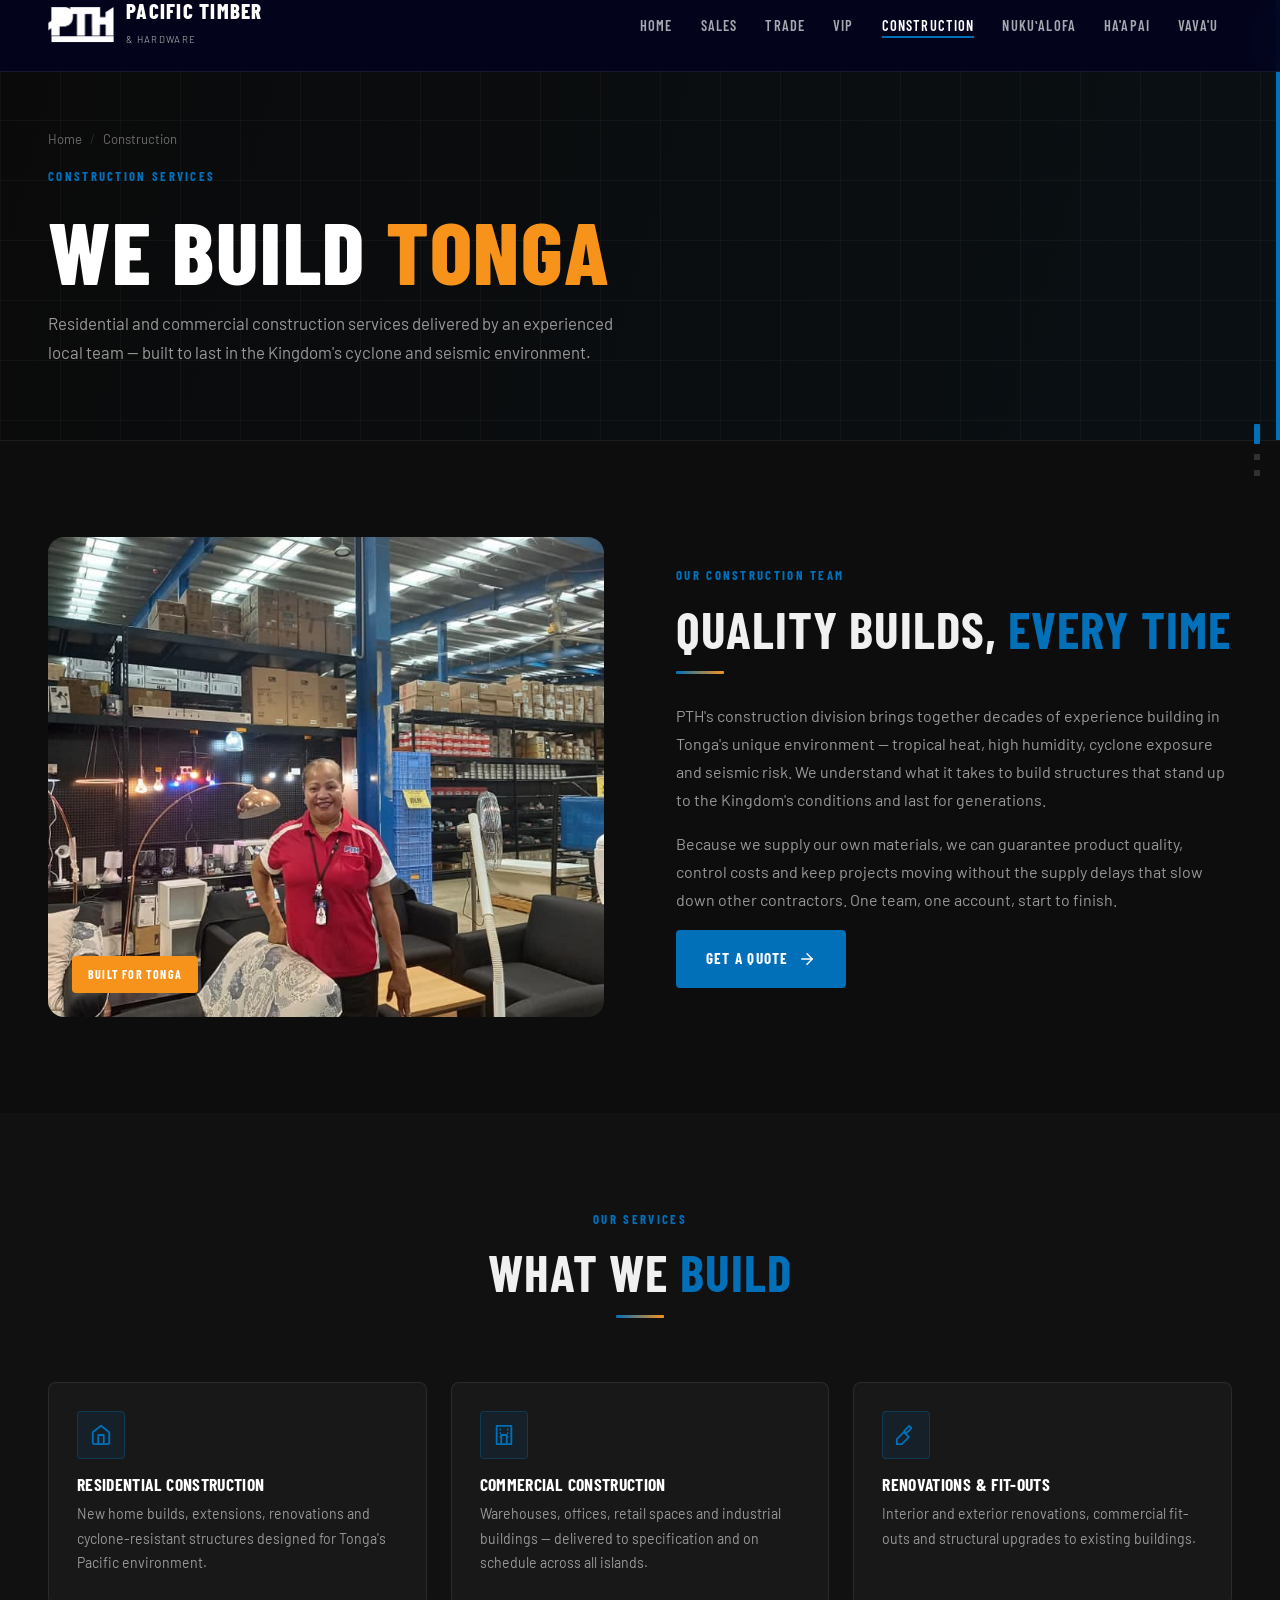
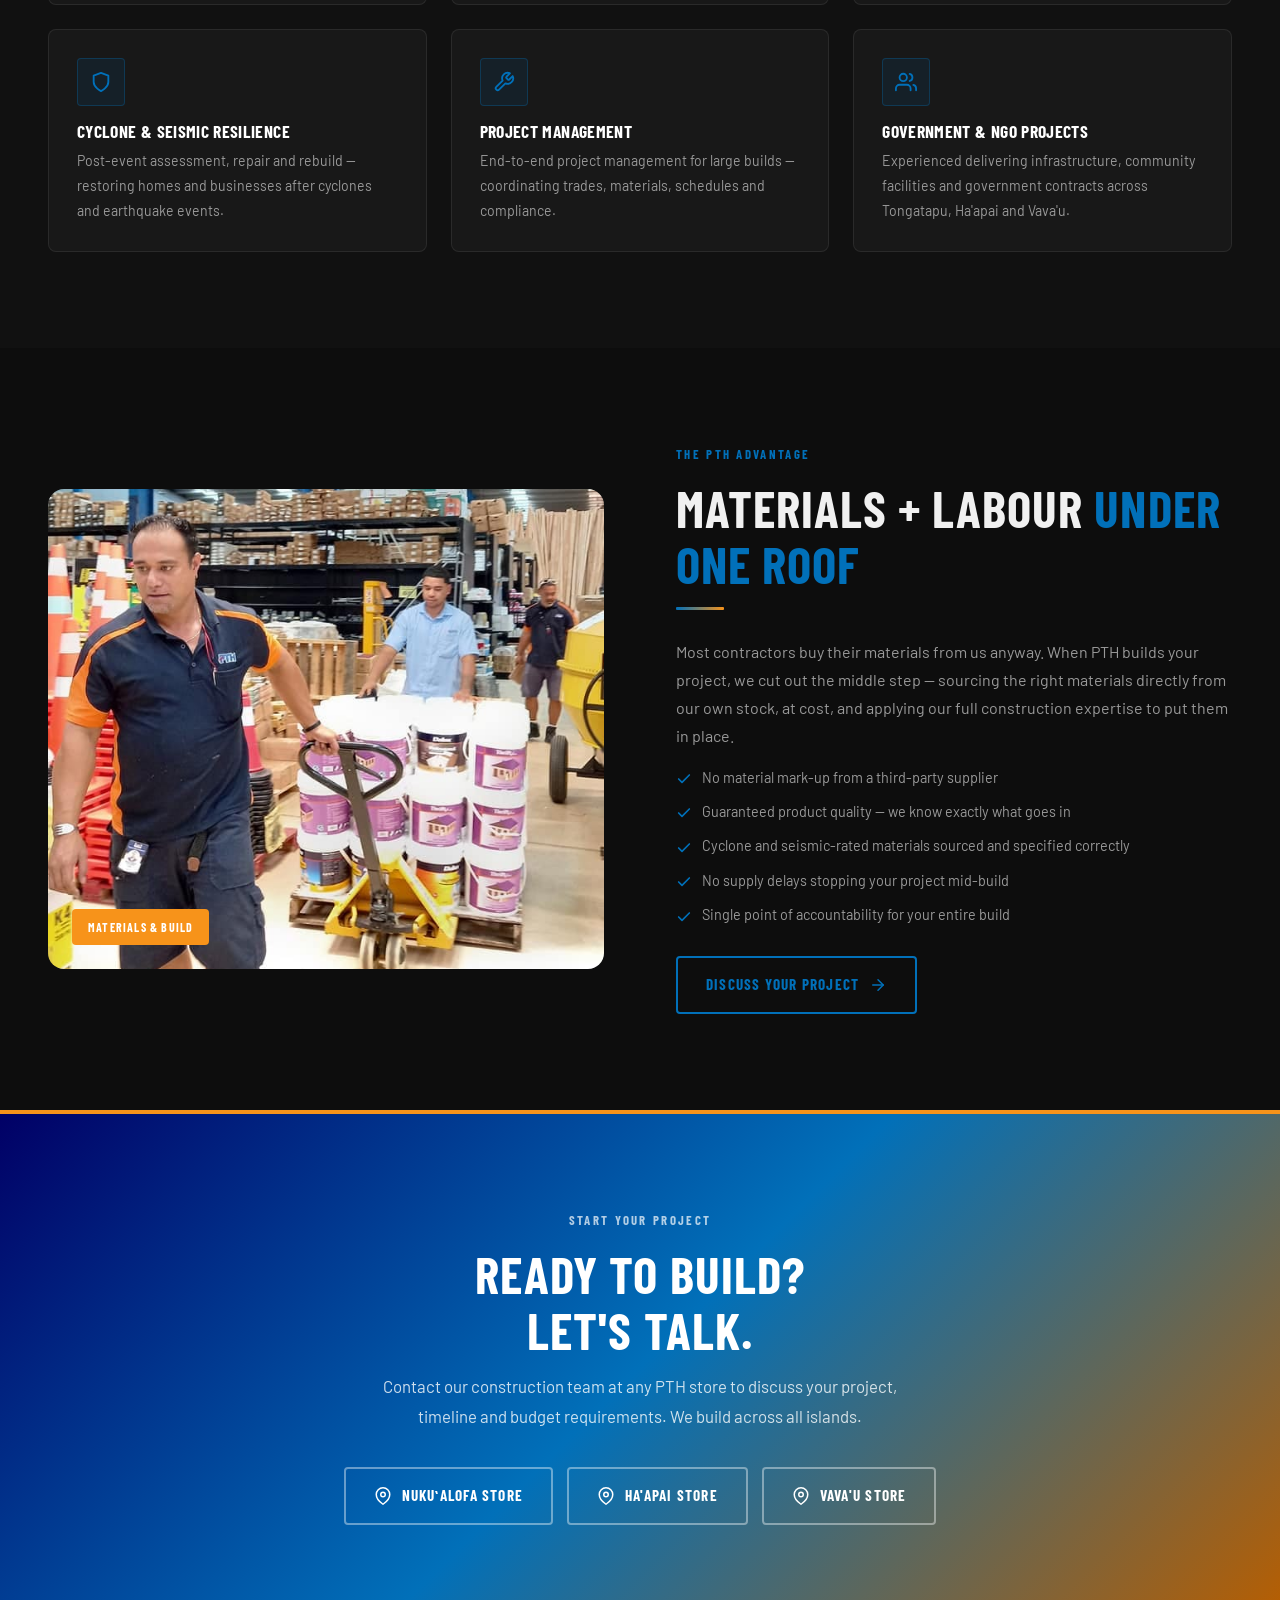
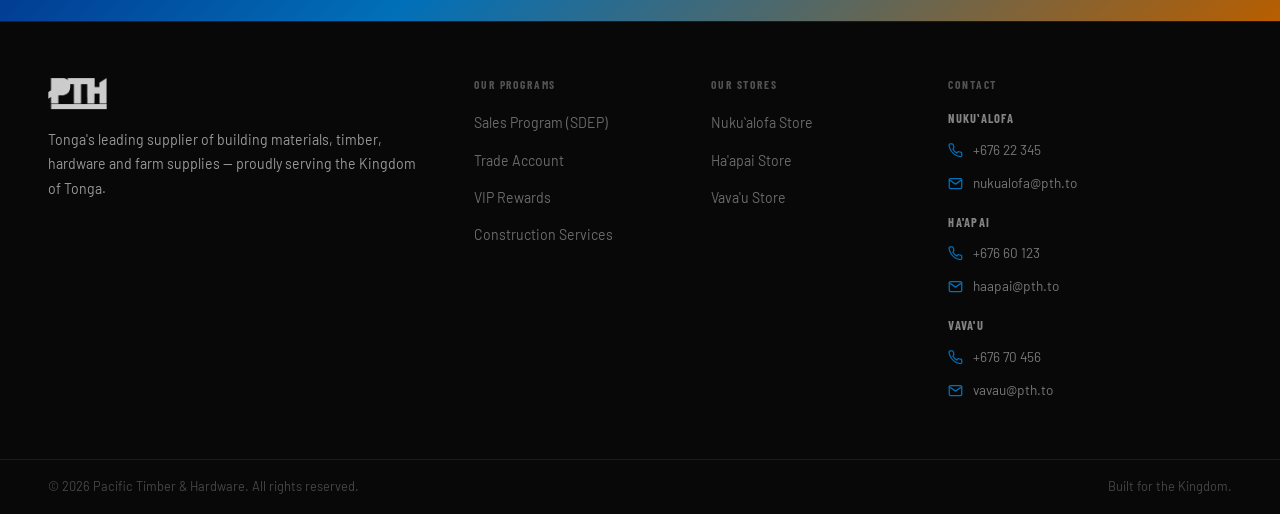
==== construction.html @ 78d7ad5b "Initial build — PTH full website 8-page static site: homepage, sales, trade, vip, construction, nuku" ====
<!DOCTYPE html>
<html lang="en">
<head>
  <meta charset="UTF-8">
  <meta name="viewport" content="width=device-width, initial-scale=1.0">
  <title>Construction Services — Pacific Timber &amp; Hardware Tonga</title>
  <meta name="description" content="Full construction services for residential and commercial projects across the Kingdom of Tonga. Cyclone and earthquake-rated builds, experienced local team.">
  <meta property="og:title" content="Construction Services — Pacific Timber &amp; Hardware">
  <meta property="og:type" content="website">
  <meta name="twitter:card" content="summary_large_image">
  <link rel="icon" type="image/png" href="images/logo-thumb.png">
  <link rel="preconnect" href="https://fonts.googleapis.com">
  <link rel="preconnect" href="https://fonts.gstatic.com" crossorigin>
  <link href="https://fonts.googleapis.com/css2?family=Barlow+Condensed:wght@400;600;700;800&family=Barlow:wght@400;500;600&display=swap" rel="stylesheet">
  <link rel="stylesheet" href="css/style.css?v=1">
  <style>
    @media(max-width:960px){
      #navMenu{
        position:fixed!important;top:0!important;left:0!important;right:0!important;bottom:0!important;
        width:100vw!important;height:100vh!important;min-height:100vh!important;
        background:#04041e!important;backdrop-filter:none!important;-webkit-backdrop-filter:none!important;
        flex-direction:column!important;align-items:center!important;justify-content:flex-start!important;
        padding:96px 28px 40px!important;gap:4px!important;z-index:9999!important;
        opacity:0!important;transform:translateX(100%)!important;pointer-events:none!important;
        transition:opacity .32s ease,transform .32s cubic-bezier(.4,0,.2,1)!important;display:flex!important;
      }
      #navMenu.open{opacity:1!important;transform:translateX(0)!important;pointer-events:all!important;}
      #navToggle{display:flex!important;z-index:10000!important;}
      html,body{overflow-x:hidden!important;}
    }
  </style>
</head>
<body>

<div class="preloader">
  <div class="preloader-logo">
    <img src="images/logo-thumb.png" alt="Pacific Timber &amp; Hardware" style="width:56px;height:56px;object-fit:contain;filter:brightness(0) invert(1)">
    <div class="preloader-text"><strong>Pacific Timber</strong><span>&amp; Hardware</span></div>
  </div>
  <div class="preloader-track"><div class="preloader-fill"></div></div>
</div>

<nav class="navbar" id="navbar">
  <div class="container">
    <div class="nav-inner">
      <a href="index.html" class="nav-logo">
        <img src="images/logo-thumb.png" alt="Pacific Timber &amp; Hardware" class="nav-logo-img">
        <div class="nav-logo-text"><strong>Pacific Timber</strong><span>&amp; Hardware</span></div>
      </a>
      <ul class="nav-menu" id="navMenu">
        <li><a href="index.html">Home</a></li>
        <li><a href="sales.html">Sales</a></li>
        <li><a href="trade.html">Trade</a></li>
        <li><a href="vip.html">VIP</a></li>
        <li><a href="construction.html" class="active">Construction</a></li>
        <li><a href="nukualofa.html">Nukuʻalofa</a></li>
        <li><a href="haapai.html">Ha'apai</a></li>
        <li><a href="vavau.html">Vava'u</a></li>
      </ul>
      <button class="nav-toggle" id="navToggle" aria-label="Toggle menu" aria-expanded="false">
        <span data-icon="menu" class="icon"></span>
      </button>
    </div>
  </div>
</nav>

<section class="page-hero">
  <div class="page-hero-bg"></div>
  <div class="page-hero-overlay"></div>
  <div class="page-hero-accent"></div>
  <div class="container">
    <div class="breadcrumb">
      <a href="index.html">Home</a>
      <span class="breadcrumb-sep">/</span>
      <span>Construction</span>
    </div>
    <span class="eyebrow">Construction Services</span>
    <h1>We Build <span>Tonga</span></h1>
    <p>Residential and commercial construction services delivered by an experienced local team — built to last in the Kingdom's cyclone and seismic environment.</p>
  </div>
</section>

<!-- OVERVIEW -->
<section class="section" id="overview">
  <div class="container">
    <div class="split">
      <div class="split-img" data-reveal="left">
        <img src="images/pth-store-4.jpg" alt="PTH construction" style="width:100%;height:480px;object-fit:cover;border-radius:var(--radius-lg);">
        <div class="split-img-badge">Built for Tonga</div>
      </div>
      <div class="split-text" data-reveal="right">
        <span class="eyebrow">Our Construction Team</span>
        <h2>Quality Builds, <span style="color:var(--primary)">Every Time</span></h2>
        <div class="divider-left"></div>
        <p>PTH's construction division brings together decades of experience building in Tonga's unique environment — tropical heat, high humidity, cyclone exposure and seismic risk. We understand what it takes to build structures that stand up to the Kingdom's conditions and last for generations.</p>
        <p>Because we supply our own materials, we can guarantee product quality, control costs and keep projects moving without the supply delays that slow down other contractors. One team, one account, start to finish.</p>
        <a href="nukualofa.html" class="btn btn-primary">Get a Quote <span data-icon="arrow-right" class="icon"></span></a>
      </div>
    </div>
  </div>
</section>

<!-- SERVICES -->
<section class="section section-alt" id="services">
  <div class="container">
    <div class="section-header" data-reveal>
      <span class="eyebrow">Our Services</span>
      <h2>What We <span style="color:var(--primary)">Build</span></h2>
      <div class="divider"></div>
    </div>
    <div class="grid-3" data-reveal>
      <div class="feature-card">
        <div class="feature-icon"><span data-icon="home" class="icon"></span></div>
        <h4>Residential Construction</h4>
        <p>New home builds, extensions, renovations and cyclone-resistant structures designed for Tonga's Pacific environment.</p>
      </div>
      <div class="feature-card" data-delay="1">
        <div class="feature-icon"><span data-icon="building" class="icon"></span></div>
        <h4>Commercial Construction</h4>
        <p>Warehouses, offices, retail spaces and industrial buildings — delivered to specification and on schedule across all islands.</p>
      </div>
      <div class="feature-card" data-delay="2">
        <div class="feature-icon"><span data-icon="hammer" class="icon"></span></div>
        <h4>Renovations &amp; Fit-Outs</h4>
        <p>Interior and exterior renovations, commercial fit-outs and structural upgrades to existing buildings.</p>
      </div>
      <div class="feature-card" data-delay="3">
        <div class="feature-icon"><span data-icon="shield" class="icon"></span></div>
        <h4>Cyclone &amp; Seismic Resilience</h4>
        <p>Post-event assessment, repair and rebuild — restoring homes and businesses after cyclones and earthquake events.</p>
      </div>
      <div class="feature-card" data-delay="4">
        <div class="feature-icon"><span data-icon="tool" class="icon"></span></div>
        <h4>Project Management</h4>
        <p>End-to-end project management for large builds — coordinating trades, materials, schedules and compliance.</p>
      </div>
      <div class="feature-card" data-delay="5">
        <div class="feature-icon"><span data-icon="users" class="icon"></span></div>
        <h4>Government &amp; NGO Projects</h4>
        <p>Experienced delivering infrastructure, community facilities and government contracts across Tongatapu, Ha'apai and Vava'u.</p>
      </div>
    </div>
  </div>
</section>

<!-- ADVANTAGE -->
<section class="section" id="advantage">
  <div class="container">
    <div class="split reverse">
      <div class="split-text" data-reveal="left">
        <span class="eyebrow">The PTH Advantage</span>
        <h2>Materials + Labour <span style="color:var(--primary)">Under One Roof</span></h2>
        <div class="divider-left"></div>
        <p>Most contractors buy their materials from us anyway. When PTH builds your project, we cut out the middle step — sourcing the right materials directly from our own stock, at cost, and applying our full construction expertise to put them in place.</p>
        <ul style="list-style:none;padding:0;margin-bottom:28px;display:flex;flex-direction:column;gap:10px;">
          <li style="display:flex;align-items:center;gap:10px;color:var(--text-mid);font-size:0.9rem;"><span data-icon="check" class="icon" style="color:var(--primary);width:16px;height:16px;flex-shrink:0"></span>No material mark-up from a third-party supplier</li>
          <li style="display:flex;align-items:center;gap:10px;color:var(--text-mid);font-size:0.9rem;"><span data-icon="check" class="icon" style="color:var(--primary);width:16px;height:16px;flex-shrink:0"></span>Guaranteed product quality — we know exactly what goes in</li>
          <li style="display:flex;align-items:center;gap:10px;color:var(--text-mid);font-size:0.9rem;"><span data-icon="check" class="icon" style="color:var(--primary);width:16px;height:16px;flex-shrink:0"></span>Cyclone and seismic-rated materials sourced and specified correctly</li>
          <li style="display:flex;align-items:center;gap:10px;color:var(--text-mid);font-size:0.9rem;"><span data-icon="check" class="icon" style="color:var(--primary);width:16px;height:16px;flex-shrink:0"></span>No supply delays stopping your project mid-build</li>
          <li style="display:flex;align-items:center;gap:10px;color:var(--text-mid);font-size:0.9rem;"><span data-icon="check" class="icon" style="color:var(--primary);width:16px;height:16px;flex-shrink:0"></span>Single point of accountability for your entire build</li>
        </ul>
        <a href="nukualofa.html" class="btn btn-outline">Discuss Your Project <span data-icon="arrow-right" class="icon"></span></a>
      </div>
      <div class="split-img" data-reveal="right">
        <img src="images/store-warehouse.jpg" alt="PTH materials" style="width:100%;height:480px;object-fit:cover;border-radius:var(--radius-lg);">
        <div class="split-img-badge">Materials &amp; Build</div>
      </div>
    </div>
  </div>
</section>

<section class="cta-section">
  <div class="container">
    <span class="eyebrow" style="color:rgba(255,255,255,0.7)">Start Your Project</span>
    <h2>Ready to Build? <br>Let's Talk.</h2>
    <p>Contact our construction team at any PTH store to discuss your project, timeline and budget requirements. We build across all islands.</p>
    <div class="cta-actions">
      <a href="nukualofa.html" class="btn btn-ghost"><span data-icon="map-pin" class="icon"></span>Nukuʻalofa Store</a>
      <a href="haapai.html" class="btn btn-ghost"><span data-icon="map-pin" class="icon"></span>Ha'apai Store</a>
      <a href="vavau.html" class="btn btn-ghost"><span data-icon="map-pin" class="icon"></span>Vava'u Store</a>
    </div>
  </div>
</section>

<footer class="footer">
  <div class="footer-top">
    <div class="container">
      <div class="footer-grid">
        <div class="footer-brand">
          <img src="images/logo-horizontal.png" alt="Pacific Timber and Hardware" class="footer-logo">
          <p>Tonga's leading supplier of building materials, timber, hardware and farm supplies — proudly serving the Kingdom of Tonga.</p>
        </div>
        <div>
          <h5>Our Programs</h5>
          <ul class="footer-links">
            <li><a href="sales.html">Sales Program (SDEP)</a></li>
            <li><a href="trade.html">Trade Account</a></li>
            <li><a href="vip.html">VIP Rewards</a></li>
            <li><a href="construction.html">Construction Services</a></li>
          </ul>
        </div>
        <div>
          <h5>Our Stores</h5>
          <ul class="footer-links">
            <li><a href="nukualofa.html">Nukuʻalofa Store</a></li>
            <li><a href="haapai.html">Ha'apai Store</a></li>
            <li><a href="vavau.html">Vava'u Store</a></li>
          </ul>
        </div>
        <div>
          <h5>Contact</h5>
          <div class="footer-store-title">Nukuʻalofa</div>
          <div class="footer-contact-item"><span data-icon="phone" class="icon"></span><a href="tel:+67622345">+676 22 345</a></div>
          <div class="footer-contact-item"><span data-icon="mail" class="icon"></span><a href="mailto:nukualofa@pth.to">nukualofa@pth.to</a></div>
          <div class="footer-store-title">Ha'apai</div>
          <div class="footer-contact-item"><span data-icon="phone" class="icon"></span><a href="tel:+67660123">+676 60 123</a></div>
          <div class="footer-contact-item"><span data-icon="mail" class="icon"></span><a href="mailto:haapai@pth.to">haapai@pth.to</a></div>
          <div class="footer-store-title">Vava'u</div>
          <div class="footer-contact-item"><span data-icon="phone" class="icon"></span><a href="tel:+67670456">+676 70 456</a></div>
          <div class="footer-contact-item"><span data-icon="mail" class="icon"></span><a href="mailto:vavau@pth.to">vavau@pth.to</a></div>
        </div>
      </div>
    </div>
  </div>
  <div class="footer-bottom">
    <div class="container">
      <span>© 2026 Pacific Timber &amp; Hardware. All rights reserved.</span>
      <span>Built for the Kingdom.</span>
    </div>
  </div>
</footer>

<button class="back-to-top" aria-label="Back to top"><span data-icon="arrow-left" class="icon" style="transform:rotate(90deg)"></span></button>
<script src="js/icons.js?v=2"></script>
<script src="js/main.js?v=1"></script>
</body>
</html>
---- css/style.css ----
/* ============================================
   TRADE & FARM — Premium Dark Theme
   ============================================ */

:root {
  --primary:         #0170b9;
  --primary-dark:    #010066;
  --primary-light:   #2590d4;
  --primary-glow:    rgba(1,112,185,0.30);
  --accent:          #f7931a;
  --accent-glow:     rgba(247,147,26,0.25);

  --text-dark:       #f0f0f0;
  --text-mid:        #999;
  --text-light:      #555;

  --bg-body:         #0d0d0d;
  --bg-card:         #181818;
  --bg-section:      #111111;
  --bg-elevated:     #1e1e1e;
  --border:          rgba(255,255,255,0.08);
  --border-red:      rgba(1,112,185,0.3);

  --shadow-xs:       0 1px 4px rgba(0,0,0,0.5);
  --shadow-sm:       0 2px 12px rgba(0,0,0,0.5);
  --shadow:          0 8px 32px rgba(0,0,0,0.6);
  --shadow-lg:       0 20px 60px rgba(0,0,0,0.7);
  --shadow-red:      0 8px 32px rgba(1,112,185,0.25);

  --radius-sm:       4px;
  --radius:          8px;
  --radius-lg:       16px;
  --nav-height:      72px;
  --max-width:       1240px;
  --transition:      all 0.3s cubic-bezier(0.4,0,0.2,1);
  --transition-fast: all 0.18s cubic-bezier(0.4,0,0.2,1);

  --font-display:    'Barlow Condensed', sans-serif;
  --font-body:       'Barlow', sans-serif;
}

/* ============================================
   BASE RESET
   ============================================ */
*, *::before, *::after { box-sizing:border-box; margin:0; padding:0; }
html { scroll-behavior:smooth; }
html, body { overflow-x:hidden; background:var(--bg-body); color:var(--text-dark); }
body { font-family:var(--font-body); font-size:16px; line-height:1.7; -webkit-font-smoothing:antialiased; }
body.page-exit { animation:pageExit 0.3s ease forwards; }
@keyframes pageExit { to { opacity:0; transform:translateY(-10px); } }

h1,h2,h3,h4,h5 { font-family:var(--font-display); text-transform:uppercase; letter-spacing:0.02em; line-height:1.1; color:var(--text-dark); }
h1 { font-size:clamp(2.8rem,7vw,5.5rem); font-weight:800; }
h2 { font-size:clamp(2rem,4vw,3.2rem); font-weight:700; }
h3 { font-size:clamp(1.4rem,2.5vw,1.9rem); font-weight:700; }
h4 { font-size:1.25rem; font-weight:700; }
p  { color:var(--text-mid); line-height:1.75; margin-bottom:1rem; }
a  { color:var(--primary); text-decoration:none; transition:var(--transition-fast); }
img { max-width:100%; display:block; }

.section { padding:96px 0; }
.section-alt { background:var(--bg-section); }
.container { max-width:var(--max-width); margin:0 auto; padding:0 28px; }
.eyebrow { font-family:var(--font-display); font-size:0.8rem; font-weight:700; letter-spacing:0.18em; text-transform:uppercase; color:var(--primary); display:block; margin-bottom:14px; }
.divider { width:48px; height:3px; background:linear-gradient(to right,var(--primary),var(--accent)); margin:14px auto 28px; border-radius:1px; }
.divider-left { width:48px; height:3px; background:linear-gradient(to right,var(--primary),var(--accent)); margin:14px 0 28px; border-radius:1px; }
.section-header { text-align:center; max-width:700px; margin:0 auto 64px; }
.section-header p { font-size:1.05rem; }

.grid-2 { display:grid; grid-template-columns:repeat(2,1fr); gap:28px; }
.grid-3 { display:grid; grid-template-columns:repeat(3,1fr); gap:24px; }
.grid-4 { display:grid; grid-template-columns:repeat(4,1fr); gap:20px; }
.split  { display:grid; grid-template-columns:1fr 1fr; gap:72px; align-items:center; }
.split.reverse { direction:rtl; }
.split.reverse > * { direction:ltr; }

.split-img { position:relative; }
.split-img img { width:100%; height:480px; object-fit:cover; border-radius:var(--radius-lg); display:block; }
.split-img-badge { position:absolute; bottom:24px; left:24px; background:var(--accent); color:#fff; font-family:var(--font-display); font-size:0.75rem; font-weight:700; letter-spacing:0.1em; text-transform:uppercase; padding:8px 16px; border-radius:var(--radius-sm); }
.split-text h2 { margin-bottom:10px; }

.breadcrumb { display:flex; align-items:center; gap:8px; font-size:0.82rem; color:rgba(255,255,255,0.4); margin-bottom:16px; }
.breadcrumb a { color:rgba(255,255,255,0.4); }
.breadcrumb a:hover { color:#fff; }
.breadcrumb-sep { opacity:0.3; }

/* ============================================
   SCROLL PROGRESS
   ============================================ */
.scroll-progress {
  position:fixed; top:0; left:0; height:3px; z-index:10001;
  background:linear-gradient(to right,var(--primary),var(--accent)); width:0%; pointer-events:none;
  transition:width 0.1s linear;
}

/* ============================================
   PRELOADER
   ============================================ */
.preloader {
  position:fixed; inset:0; z-index:10000;
  background:#0a0a0a; display:flex; flex-direction:column;
  align-items:center; justify-content:center; gap:28px;
  transition:opacity 0.5s ease, visibility 0.5s ease;
}
.preloader.done { opacity:0; visibility:hidden; pointer-events:none; }
.preloader-logo { display:flex; align-items:center; gap:16px; }
.preloader-mark {
  width:56px; height:56px; border-radius:var(--radius);
  background:var(--primary); display:flex; align-items:center; justify-content:center;
  font-family:var(--font-display); font-size:1.5rem; font-weight:800; color:#fff;
  animation:preloaderPulse 1.2s ease-in-out infinite alternate;
}
@keyframes preloaderPulse { to { box-shadow:0 0 40px var(--primary-glow); transform:scale(1.05); } }
.preloader-text strong { display:block; font-family:var(--font-display); font-size:1.6rem; font-weight:800; text-transform:uppercase; letter-spacing:0.06em; color:#fff; }
.preloader-text span   { font-size:0.7rem; color:var(--text-mid); letter-spacing:0.14em; text-transform:uppercase; }
.preloader-track { width:180px; height:2px; background:rgba(255,255,255,0.08); border-radius:2px; overflow:hidden; }
.preloader-fill { height:100%; background:var(--primary); animation:preloaderFill 1.4s ease-in-out forwards; }
@keyframes preloaderFill { from{width:0%} to{width:100%} }

/* ============================================
   NAVBAR
   ============================================ */
.navbar {
  position:fixed; top:0; left:0; right:0; height:var(--nav-height);
  background:rgba(4,4,30,0.92); backdrop-filter:blur(20px); -webkit-backdrop-filter:blur(20px);
  border-bottom:1px solid var(--border); z-index:1000; transition:var(--transition);
}
.navbar.scrolled { background:rgba(4,4,30,0.98); border-bottom-color:var(--border-red); }
.nav-inner { display:flex; align-items:center; justify-content:space-between; height:100%; }
.nav-logo { display:flex; align-items:center; gap:12px; text-decoration:none; }
.nav-logo-img { height:36px; width:auto; object-fit:contain; filter:brightness(0) invert(1); }
.nav-logo-text strong { display:block; font-family:var(--font-display); font-size:1.3rem; font-weight:800; text-transform:uppercase; letter-spacing:0.06em; color:#fff; line-height:1.1; }
.nav-logo-text span   { font-size:0.6rem; color:var(--text-mid); letter-spacing:0.14em; text-transform:uppercase; }
.nav-menu { display:flex; align-items:center; gap:0; list-style:none; }
.nav-menu a { padding:8px 14px; font-family:var(--font-display); font-size:0.9rem; font-weight:600; letter-spacing:0.08em; text-transform:uppercase; color:rgba(255,255,255,0.65); text-decoration:none; transition:var(--transition-fast); position:relative; }
.nav-menu a::after { content:''; position:absolute; bottom:4px; left:14px; right:14px; height:2px; background:var(--primary); transform:scaleX(0); transition:transform 0.22s ease; }
.nav-menu a:hover, .nav-menu a.active { color:#fff; }
.nav-menu a:hover::after, .nav-menu a.active::after { transform:scaleX(1); }
.nav-cta { background:var(--primary) !important; color:#fff !important; border-radius:var(--radius-sm) !important; padding:8px 20px !important; }
.nav-cta::after { display:none !important; }
.nav-cta:hover { background:var(--primary-dark) !important; }
.nav-toggle { display:none; background:none; border:1px solid var(--border); cursor:pointer; color:#fff; width:42px; height:42px; align-items:center; justify-content:center; border-radius:var(--radius-sm); }
.nav-toggle:hover { border-color:var(--primary); background:rgba(1,112,185,0.1); }

/* Mobile nav */
@media(max-width:960px) {
  .nav-menu {
    display:flex; position:fixed; top:0; left:0; right:0; bottom:0;
    width:100vw; height:100vh; min-height:100vh;
    background:#0a0a0a; backdrop-filter:none; -webkit-backdrop-filter:none;
    flex-direction:column; align-items:center; justify-content:flex-start;
    gap:4px; padding:96px 28px 40px; overflow-y:auto; z-index:9999;
    opacity:0; transform:translateX(100%); pointer-events:none;
    transition:opacity 0.32s ease, transform 0.32s cubic-bezier(.4,0,.2,1);
  }
  .nav-menu.open { opacity:1; transform:translateX(0); pointer-events:all; }
  .nav-menu li { width:100%; }
  .nav-menu a { font-size:1.4rem; padding:14px 24px; width:100%; text-align:center; display:block; border-radius:var(--radius-sm); color:rgba(255,255,255,0.7); }
  .nav-menu a::after { display:none; }
  .nav-menu a:hover, .nav-menu a.active { color:#fff; background:rgba(1,112,185,0.12); }
  .nav-cta { background:var(--primary) !important; margin-top:12px !important; }
  .nav-toggle { display:flex; z-index:10000; position:relative; }
}

/* ============================================
   HERO
   ============================================ */
.hero {
  position:relative; min-height:100vh; display:flex; align-items:center;
  overflow:hidden; background:#0a0a0a;
  padding:calc(var(--nav-height) + 80px) 0 80px;
}
.hero-photo {
  position:absolute; inset:0; z-index:0;
  background-color:#0a0a0a;
  background-size:cover;
  background-position:center center;
  background-repeat:no-repeat;
  animation:kenBurns 22s ease-in-out infinite alternate;
}
@keyframes kenBurns { 0%{transform:scale(1) translateX(0)} 100%{transform:scale(1.1) translateX(-15px)} }
.hero-overlay {
  position:absolute; inset:0; z-index:1;
  background:linear-gradient(105deg,rgba(4,4,30,0.93) 0%,rgba(4,4,30,0.78) 55%,rgba(1,112,185,0.15) 100%);
}
.hero-grid {
  position:absolute; inset:0; z-index:2; pointer-events:none; opacity:0.04;
  background-image:linear-gradient(rgba(255,255,255,0.5) 1px,transparent 1px),linear-gradient(90deg,rgba(255,255,255,0.5) 1px,transparent 1px);
  background-size:60px 60px;
}
.hero-accent {
  position:absolute; right:-100px; top:50%; transform:translateY(-50%);
  width:500px; height:500px; border-radius:50%;
  background:radial-gradient(circle,rgba(1,112,185,0.15),transparent 70%);
  z-index:2; pointer-events:none;
}
.hero-content { position:relative; z-index:5; max-width:760px; }
.hero-eyebrow {
  display:inline-flex; align-items:center; gap:10px; margin-bottom:20px;
  font-family:var(--font-display); font-size:0.78rem; font-weight:700; letter-spacing:0.2em; text-transform:uppercase;
  color:var(--accent); padding:8px 16px; border:1px solid rgba(247,147,26,0.35); border-radius:var(--radius-sm);
  background:rgba(247,147,26,0.08);
}
.hero h1 { color:#fff; margin-bottom:20px; }
.hero h1 span { color:var(--accent); }
.hero p { color:rgba(255,255,255,0.65); font-size:1.1rem; line-height:1.75; margin-bottom:36px; max-width:560px; }
.hero-actions { display:flex; gap:14px; flex-wrap:wrap; }
.hero-wave { position:absolute; bottom:-1px; left:0; right:0; z-index:6; width:100%; height:64px; }
.hero-scroll { position:absolute; bottom:88px; left:50%; transform:translateX(-50%); z-index:6; display:flex; flex-direction:column; align-items:center; gap:8px; }
.hero-scroll-line { width:1px; height:44px; background:linear-gradient(to bottom,var(--accent),transparent); animation:scrollBounce 2s ease-in-out infinite; }
@keyframes scrollBounce { 0%,100%{transform:scaleY(1);opacity:1} 50%{transform:scaleY(0.5);opacity:0.3} }

/* Page hero (subpages) */
.page-hero {
  position:relative; padding:calc(var(--nav-height) + 56px) 0 56px;
  background:#0a0a0a; border-bottom:1px solid var(--border); overflow:hidden;
}
.page-hero-bg {
  position:absolute; inset:0; z-index:0;
  background-image:linear-gradient(rgba(255,255,255,0.03) 1px,transparent 1px),linear-gradient(90deg,rgba(255,255,255,0.03) 1px,transparent 1px);
  background-size:60px 60px;
}
.page-hero-overlay { position:absolute; inset:0; z-index:1; background:linear-gradient(105deg,rgba(4,4,30,0.0) 0%,rgba(1,112,185,0.06) 100%); }
.page-hero-accent { position:absolute; right:0; top:0; bottom:0; width:4px; background:var(--primary); z-index:3; }
.page-hero .container { position:relative; z-index:2; }
.page-hero h1 { color:#fff; margin-bottom:10px; }
.page-hero h1 span { color:var(--accent); }
.page-hero p { color:var(--text-mid); font-size:1.05rem; max-width:600px; }

/* ============================================
   MARQUEE
   ============================================ */
.marquee-section { background:linear-gradient(to right,var(--primary-dark),var(--primary) 40%,#a05010); padding:14px 0; overflow:hidden; }
.marquee-track { display:flex; white-space:nowrap; animation:marquee 35s linear infinite; }
.marquee-track:hover { animation-play-state:paused; }
.marquee-item { display:inline-flex; align-items:center; gap:18px; padding:0 20px; font-family:var(--font-display); font-size:0.78rem; font-weight:700; letter-spacing:0.16em; text-transform:uppercase; color:rgba(255,255,255,0.9); flex-shrink:0; }
.marquee-dot { width:4px; height:4px; border-radius:50%; background:var(--accent); }
@keyframes marquee { from{transform:translateX(0)} to{transform:translateX(-50%)} }

/* ============================================
   STATS BAR
   ============================================ */
.stats-bar { background:var(--bg-section); border-top:1px solid var(--border); border-bottom:1px solid var(--border); padding:56px 0; }
.stats-grid { display:grid; grid-template-columns:repeat(4,1fr); gap:0; }
.stat-item { text-align:center; padding:0 32px; position:relative; }
.stat-item:not(:last-child)::after { content:''; position:absolute; right:0; top:10%; bottom:10%; width:1px; background:var(--border); }
.stat-number { display:block; font-family:var(--font-display); font-size:clamp(2.8rem,5vw,4rem); font-weight:800; color:var(--accent); line-height:1; margin-bottom:8px; }
.stat-label  { font-family:var(--font-display); font-size:0.78rem; font-weight:600; letter-spacing:0.14em; text-transform:uppercase; color:var(--text-mid); }

/* ============================================
   BUTTONS
   ============================================ */
.btn {
  display:inline-flex; align-items:center; gap:10px;
  padding:14px 28px; border-radius:var(--radius-sm);
  font-family:var(--font-display); font-weight:700; font-size:0.95rem;
  letter-spacing:0.08em; text-transform:uppercase;
  cursor:pointer; transition:var(--transition); text-decoration:none;
  border:2px solid transparent;
}
.btn-primary { background:var(--primary); color:#fff; border-color:var(--primary); }
.btn-primary:hover { background:var(--primary-dark); border-color:var(--primary-dark); transform:translateY(-2px); box-shadow:var(--shadow-red); color:#fff; }
.btn-ghost { background:transparent; color:#fff; border-color:rgba(255,255,255,0.25); }
.btn-ghost:hover { background:rgba(255,255,255,0.06); border-color:rgba(255,255,255,0.6); transform:translateY(-2px); color:#fff; }
.btn-outline { background:transparent; color:var(--primary); border-color:var(--primary); }
.btn-outline:hover { background:var(--primary); color:#fff; transform:translateY(-2px); box-shadow:var(--shadow-red); }
.btn .icon { width:18px; height:18px; }

/* ============================================
   SERVICE CARDS (homepage)
   ============================================ */
.services-grid { display:grid; grid-template-columns:repeat(3,1fr); gap:2px; background:var(--border); }
.service-card {
  background:var(--bg-card); padding:40px 32px; position:relative; overflow:hidden;
  transition:var(--transition); cursor:pointer; text-decoration:none; display:block;
}
.service-card::before { content:''; position:absolute; top:0; left:0; right:0; height:3px; background:var(--accent); transform:scaleX(0); transform-origin:left; transition:transform 0.3s ease; }
.service-card:hover { background:var(--bg-elevated); transform:translateY(-4px); box-shadow:var(--shadow); }
.service-card:hover::before { transform:scaleX(1); }
.service-card-icon { width:52px; height:52px; background:rgba(1,112,185,0.12); border:1px solid var(--border-red); border-radius:var(--radius); display:flex; align-items:center; justify-content:center; margin-bottom:20px; }
.service-card-icon .icon { width:24px; height:24px; color:var(--primary); }
.service-card h3 { color:#fff; margin-bottom:10px; font-size:1.4rem; }
.service-card p { font-size:0.9rem; margin-bottom:16px; }
.service-card-link { font-family:var(--font-display); font-size:0.78rem; font-weight:700; letter-spacing:0.1em; text-transform:uppercase; color:var(--primary); display:flex; align-items:center; gap:6px; }

/* ============================================
   PRODUCT CATEGORIES GRID
   ============================================ */
.categories-grid { display:grid; grid-template-columns:repeat(4,1fr); gap:2px; background:var(--border); }
.category-card { position:relative; overflow:hidden; aspect-ratio:1; cursor:pointer; display:block; text-decoration:none; }
.category-card img { width:100%; height:100%; object-fit:cover; transition:transform 0.5s ease; filter:brightness(0.7); }
.category-card:hover img { transform:scale(1.06); filter:brightness(0.9); }
.category-card-overlay { position:absolute; inset:0; background:linear-gradient(to top,rgba(0,0,0,0.85) 0%,transparent 60%); }
.category-card:hover .category-card-overlay { background:linear-gradient(to top,rgba(1,112,185,0.75) 0%,transparent 60%); }
.category-card-label { position:absolute; bottom:0; left:0; right:0; padding:16px; font-family:var(--font-display); font-size:0.85rem; font-weight:700; letter-spacing:0.1em; text-transform:uppercase; color:#fff; }

/* ============================================
   BRANDS STRIP
   ============================================ */
.brands-section { background:var(--bg-section); padding:56px 0; border-top:1px solid var(--border); border-bottom:1px solid var(--border); }
.brands-grid { display:flex; flex-wrap:wrap; justify-content:center; align-items:center; gap:8px; }
.brand-item { padding:14px 20px; background:var(--bg-card); border:1px solid var(--border); border-radius:var(--radius-sm); transition:var(--transition); }
.brand-item:hover { border-color:var(--primary); background:var(--bg-elevated); }
.brand-item img { height:28px; width:auto; object-fit:contain; filter:grayscale(1) opacity(0.55); transition:var(--transition-fast); }
.brand-item:hover img { filter:grayscale(0) opacity(1); }

/* ============================================
   STORE LOCATION CARDS
   ============================================ */
.stores-grid { display:grid; grid-template-columns:1fr 1fr; gap:2px; background:var(--border); }
.store-card { background:var(--bg-card); overflow:hidden; position:relative; display:block; text-decoration:none; }
.store-card-img { width:100%; height:320px; object-fit:cover; display:block; transition:transform 0.5s ease; filter:brightness(0.6); }
.store-card:hover .store-card-img { transform:scale(1.03); filter:brightness(0.8); }
.store-card-body { padding:32px; }
.store-card-body h3 { color:#fff; margin-bottom:6px; font-size:1.8rem; }
.store-card-body .eyebrow { margin-bottom:10px; }
.store-card-detail { display:flex; align-items:flex-start; gap:10px; margin-bottom:8px; }
.store-card-detail .icon { width:16px; height:16px; color:var(--primary); flex-shrink:0; margin-top:3px; }
.store-card-detail span { font-size:0.88rem; color:var(--text-mid); }
.store-card-detail a { font-size:0.88rem; color:var(--text-mid); }
.store-card-detail a:hover { color:var(--primary); }

/* ============================================
   WHY CHOOSE US
   ============================================ */
.why-grid { display:grid; grid-template-columns:repeat(3,1fr); gap:2px; background:var(--border); }
.why-card { background:var(--bg-section); padding:36px 28px; border-left:3px solid transparent; transition:var(--transition); }
.why-card:hover { background:var(--bg-elevated); border-left-color:var(--accent); }
.why-card-num { font-family:var(--font-display); font-size:3.5rem; font-weight:800; color:rgba(247,147,26,0.25); line-height:1; margin-bottom:12px; }
.why-card h4 { font-size:1.1rem; margin-bottom:10px; color:#fff; }
.why-card p { font-size:0.88rem; margin-bottom:0; }

/* ============================================
   FEATURE CARDS (VIP, perks, etc.)
   ============================================ */
.feature-card { background:var(--bg-card); border:1px solid var(--border); border-radius:var(--radius); padding:28px; transition:var(--transition); }
.feature-card:hover { border-color:var(--border-red); transform:translateY(-4px); box-shadow:var(--shadow); }
.feature-icon { width:48px; height:48px; background:rgba(1,112,185,0.1); border:1px solid var(--border-red); border-radius:var(--radius-sm); display:flex; align-items:center; justify-content:center; margin-bottom:16px; }
.feature-icon .icon { width:22px; height:22px; color:var(--primary); }
.feature-card h4 { font-size:1.1rem; color:#fff; margin-bottom:8px; }
.feature-card p { font-size:0.88rem; margin-bottom:0; }

/* ============================================
   CONTACT FORM + GRID
   ============================================ */
.contact-grid { display:grid; grid-template-columns:1fr 1fr; gap:64px; align-items:start; }
.contact-card { background:var(--bg-card); border:1px solid var(--border); border-radius:var(--radius); padding:40px; }
.contact-info-item { display:flex; align-items:flex-start; gap:14px; padding:14px 0; border-bottom:1px solid var(--border); }
.contact-info-item:last-child { border-bottom:none; }
.contact-info-icon { width:38px; height:38px; background:rgba(1,112,185,0.1); border:1px solid var(--border-red); border-radius:var(--radius-sm); display:flex; align-items:center; justify-content:center; flex-shrink:0; }
.contact-info-icon .icon { width:16px; height:16px; color:var(--primary); }
.contact-info-text strong { display:block; font-size:0.82rem; font-weight:700; margin-bottom:2px; color:var(--text-dark); font-family:var(--font-display); letter-spacing:0.06em; text-transform:uppercase; }
.contact-info-text span, .contact-info-text a { font-size:0.9rem; color:var(--text-mid); }
.contact-info-text a:hover { color:var(--primary); }
.form-group { margin-bottom:16px; }
.form-label { display:block; font-family:var(--font-display); font-size:0.78rem; font-weight:700; letter-spacing:0.1em; text-transform:uppercase; margin-bottom:6px; color:var(--text-mid); }
.form-control {
  width:100%; padding:11px 14px; background:var(--bg-body); border:1px solid var(--border);
  border-radius:var(--radius-sm); font-family:var(--font-body); font-size:0.9rem;
  color:var(--text-dark); outline:none; transition:border-color 0.2s ease, box-shadow 0.2s ease;
}
.form-control:focus { border-color:var(--primary); box-shadow:0 0 0 3px var(--primary-glow); }
.form-control::placeholder { color:var(--text-light); }
textarea.form-control { min-height:120px; resize:vertical; }
select.form-control { appearance:none; background-image:url("data:image/svg+xml,%3Csvg xmlns='http://www.w3.org/2000/svg' width='12' height='8' viewBox='0 0 12 8'%3E%3Cpath d='M1 1l5 5 5-5' stroke='%23999' stroke-width='1.5' fill='none' stroke-linecap='round'/%3E%3C/svg%3E"); background-repeat:no-repeat; background-position:right 14px center; cursor:pointer; }

/* ============================================
   CTA SECTION
   ============================================ */
.cta-section {
  position:relative; padding:96px 0; text-align:center; overflow:hidden;
  background:linear-gradient(135deg,var(--primary-dark) 0%,var(--primary) 50%,#b85e00 100%); border-top:4px solid var(--accent);
}
.cta-section::before { display:none; }
.cta-section .container { position:relative; z-index:1; }
.cta-section h2 { color:#fff; margin-bottom:14px; }
.cta-section p  { color:rgba(255,255,255,0.8); font-size:1.05rem; max-width:520px; margin:0 auto 36px; }
.cta-actions { display:flex; gap:14px; justify-content:center; flex-wrap:wrap; }
.cta-section .btn-ghost { border-color:rgba(255,255,255,0.4); color:#fff; }
.cta-section .btn-ghost:hover { background:rgba(255,255,255,0.12); border-color:#fff; }

/* ============================================
   FOOTER
   ============================================ */
.footer { background:#080808; border-top:1px solid var(--border); }
.footer-top { padding:56px 0 48px; }
.footer-grid { display:grid; grid-template-columns:2fr 1fr 1fr 1.5fr; gap:48px; }
.footer-brand p { font-size:0.88rem; line-height:1.75; margin-bottom:16px; }
.footer-logo { height:32px; width:auto; filter:brightness(0) invert(0.8); margin-bottom:18px; }
.footer h5 { font-family:var(--font-display); font-size:0.72rem; font-weight:700; letter-spacing:0.16em; text-transform:uppercase; color:rgba(255,255,255,0.3); margin-bottom:18px; }
.footer-links { list-style:none; display:flex; flex-direction:column; gap:10px; }
.footer-links a { font-size:0.88rem; color:rgba(255,255,255,0.4); transition:var(--transition-fast); }
.footer-links a:hover { color:var(--primary); }
.footer-contact-item { display:flex; align-items:flex-start; gap:10px; margin-bottom:10px; }
.footer-contact-item .icon { width:15px; height:15px; color:var(--primary); flex-shrink:0; margin-top:3px; }
.footer-contact-item span, .footer-contact-item a { font-size:0.85rem; color:rgba(255,255,255,0.45); }
.footer-contact-item a:hover { color:var(--primary); }
.footer-store-title { font-family:var(--font-display); font-size:0.78rem; font-weight:700; letter-spacing:0.1em; text-transform:uppercase; color:rgba(255,255,255,0.5); margin:18px 0 8px; }
.footer-store-title:first-child { margin-top:0; }
.footer-social { display:flex; gap:8px; margin-top:16px; }
.social-btn { width:36px; height:36px; background:rgba(255,255,255,0.06); border:1px solid var(--border); border-radius:var(--radius-sm); display:flex; align-items:center; justify-content:center; color:rgba(255,255,255,0.5); transition:var(--transition-fast); }
.social-btn:hover { background:rgba(1,112,185,0.15); border-color:var(--primary); color:var(--primary); }
.social-btn .icon { width:16px; height:16px; }
.footer-bottom { border-top:1px solid var(--border); padding:16px 0; }
.footer-bottom .container { display:flex; justify-content:space-between; align-items:center; flex-wrap:wrap; gap:8px; }
.footer-bottom span { font-size:0.8rem; color:rgba(255,255,255,0.25); }
.footer-bottom a { font-size:0.8rem; color:rgba(255,255,255,0.25); }
.footer-bottom a:hover { color:var(--primary); }
@media(max-width:1024px){ .footer-grid { grid-template-columns:1fr 1fr; gap:36px; } }
@media(max-width:640px){ .footer-grid { grid-template-columns:1fr; } .footer-bottom .container { flex-direction:column; gap:4px; text-align:center; } }

/* ============================================
   BACK TO TOP + DOT NAV
   ============================================ */
.back-to-top {
  position:fixed; bottom:28px; right:28px; width:44px; height:44px;
  background:var(--primary); color:#fff; border:none; border-radius:var(--radius-sm);
  display:flex; align-items:center; justify-content:center;
  cursor:pointer; z-index:200; box-shadow:var(--shadow-red);
  opacity:0; transform:translateY(14px); pointer-events:none; transition:var(--transition);
}
.back-to-top.visible { opacity:1; transform:translateY(0); pointer-events:all; }
.back-to-top:hover { background:var(--primary-dark); transform:translateY(-2px); }
.dot-nav { position:fixed; right:20px; top:50%; transform:translateY(-50%); z-index:100; display:flex; flex-direction:column; gap:10px; }
.dot-nav-dot { width:6px; height:6px; border-radius:1px; background:rgba(255,255,255,0.15); border:none; cursor:pointer; padding:0; transition:var(--transition-fast); position:relative; }
.dot-nav-dot.active { background:var(--primary); height:20px; }
@media(max-width:960px){ .dot-nav { display:none; } }

/* ============================================
   SCROLL REVEAL
   ============================================ */
[data-reveal] { opacity:0; transform:translateY(28px); transition:opacity 0.65s ease, transform 0.65s cubic-bezier(0.4,0,0.2,1); }
[data-reveal="left"]  { transform:translateX(-36px); }
[data-reveal="right"] { transform:translateX(36px); }
[data-reveal].revealed { opacity:1; transform:none; }
[data-delay="1"]{ transition-delay:0.1s; }
[data-delay="2"]{ transition-delay:0.2s; }
[data-delay="3"]{ transition-delay:0.3s; }
[data-delay="4"]{ transition-delay:0.4s; }
[data-delay="5"]{ transition-delay:0.5s; }
[data-delay="6"]{ transition-delay:0.6s; }
.stagger-words .w { display:inline-block; opacity:0; transform:translateY(14px); transition:opacity 0.45s ease,transform 0.45s ease; }
.stagger-words.revealed .w { opacity:1; transform:none; }

/* ============================================
   LIGHTBOX
   ============================================ */
.lightbox { position:fixed; inset:0; z-index:9990; background:rgba(0,0,0,0.96); display:flex; align-items:center; justify-content:center; opacity:0; pointer-events:none; transition:opacity 0.3s ease; }
.lightbox.open { opacity:1; pointer-events:all; }
.lightbox-img { max-width:88vw; max-height:88vh; object-fit:contain; border-radius:var(--radius); transform:scale(0.94); transition:transform 0.3s ease; display:block; }
.lightbox.open .lightbox-img { transform:scale(1); }
.lightbox-close { position:absolute; top:20px; right:20px; background:rgba(255,255,255,0.08); border:none; color:#fff; width:42px; height:42px; border-radius:50%; font-size:1rem; cursor:pointer; display:flex; align-items:center; justify-content:center; }
.lightbox-prev, .lightbox-next { position:absolute; top:50%; transform:translateY(-50%); background:rgba(255,255,255,0.08); border:none; color:#fff; width:46px; height:46px; border-radius:50%; font-size:1.2rem; cursor:pointer; display:flex; align-items:center; justify-content:center; }
.lightbox-prev { left:20px; } .lightbox-next { right:20px; }
.lightbox-caption { position:absolute; bottom:20px; font-size:0.82rem; color:rgba(255,255,255,0.4); }

/* ============================================
   RESPONSIVE
   ============================================ */
@media(max-width:1024px){
  .categories-grid { grid-template-columns:repeat(3,1fr); }
  .services-grid { grid-template-columns:repeat(2,1fr); }
  .stats-grid { grid-template-columns:repeat(2,1fr); }
  .stat-item:nth-child(2)::after { display:none; }
  .stat-item:nth-child(4)::after { display:none; }
}
@media(max-width:960px){
  .section { padding:64px 0; }
  .split, .split.reverse { grid-template-columns:1fr; gap:40px; direction:ltr; }
  .grid-2, .grid-3, .grid-4 { grid-template-columns:1fr; }
  .contact-grid { grid-template-columns:1fr; gap:40px; }
  .stores-grid { grid-template-columns:1fr; }
  .why-grid { grid-template-columns:1fr; }
  .categories-grid { grid-template-columns:repeat(2,1fr); }
  .services-grid { grid-template-columns:1fr; }
  .hero { min-height:auto; padding-top:calc(var(--nav-height) + 20px); padding-bottom:40px; }
  .hero h1 { font-size:clamp(2.4rem,8vw,3.6rem); }
  .hero p { font-size:1rem; }
  .hero-actions { gap:10px; }
  .hero-scroll { display:none; }
  .split-img img { height:300px; }
}
@media(max-width:640px){
  .section { padding:48px 0; }
  .categories-grid { grid-template-columns:repeat(2,1fr); }
  .stats-grid { grid-template-columns:repeat(2,1fr); }
  .hero-actions, .cta-actions { flex-direction:column; }
  .btn { white-space:normal; text-align:center; justify-content:center; }
  .back-to-top { bottom:18px; right:18px; }
  .split-img img { height:240px; }
}

html, body { overflow-x:hidden !important; }

/* IMAGE PLACEHOLDER */
.img-placeholder {
  width:100%; background:var(--bg-elevated); border:1px solid var(--border);
  display:flex; align-items:center; justify-content:center;
  color:var(--text-light); font-family:var(--font-display); font-size:0.72rem;
  letter-spacing:0.12em; text-transform:uppercase; border-radius:var(--radius-lg);
}
.split-img .img-placeholder { height:480px; }
.store-card .img-placeholder { height:320px; border-radius:0; border:none; border-bottom:1px solid var(--border); }
@media(max-width:960px){ .split-img .img-placeholder { height:300px; } }
@media(max-width:640px){ .split-img .img-placeholder { height:240px; } }
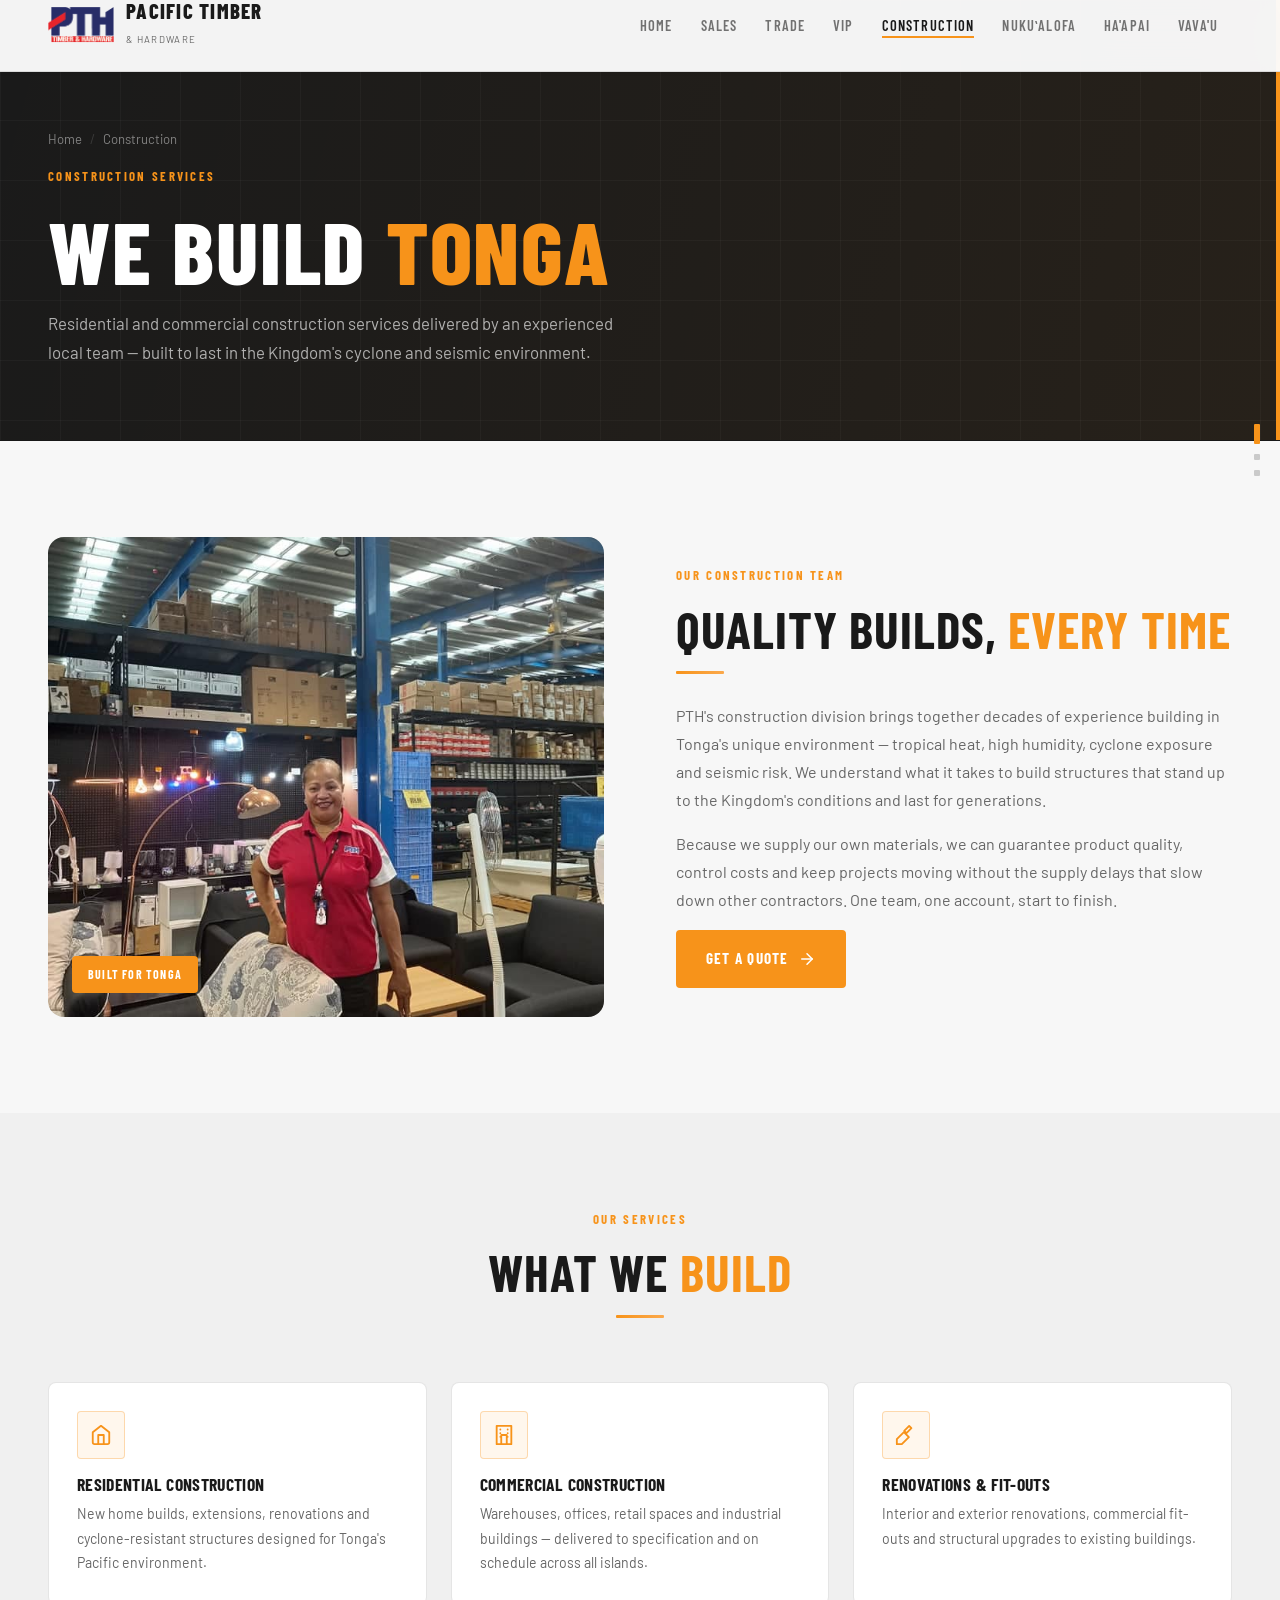
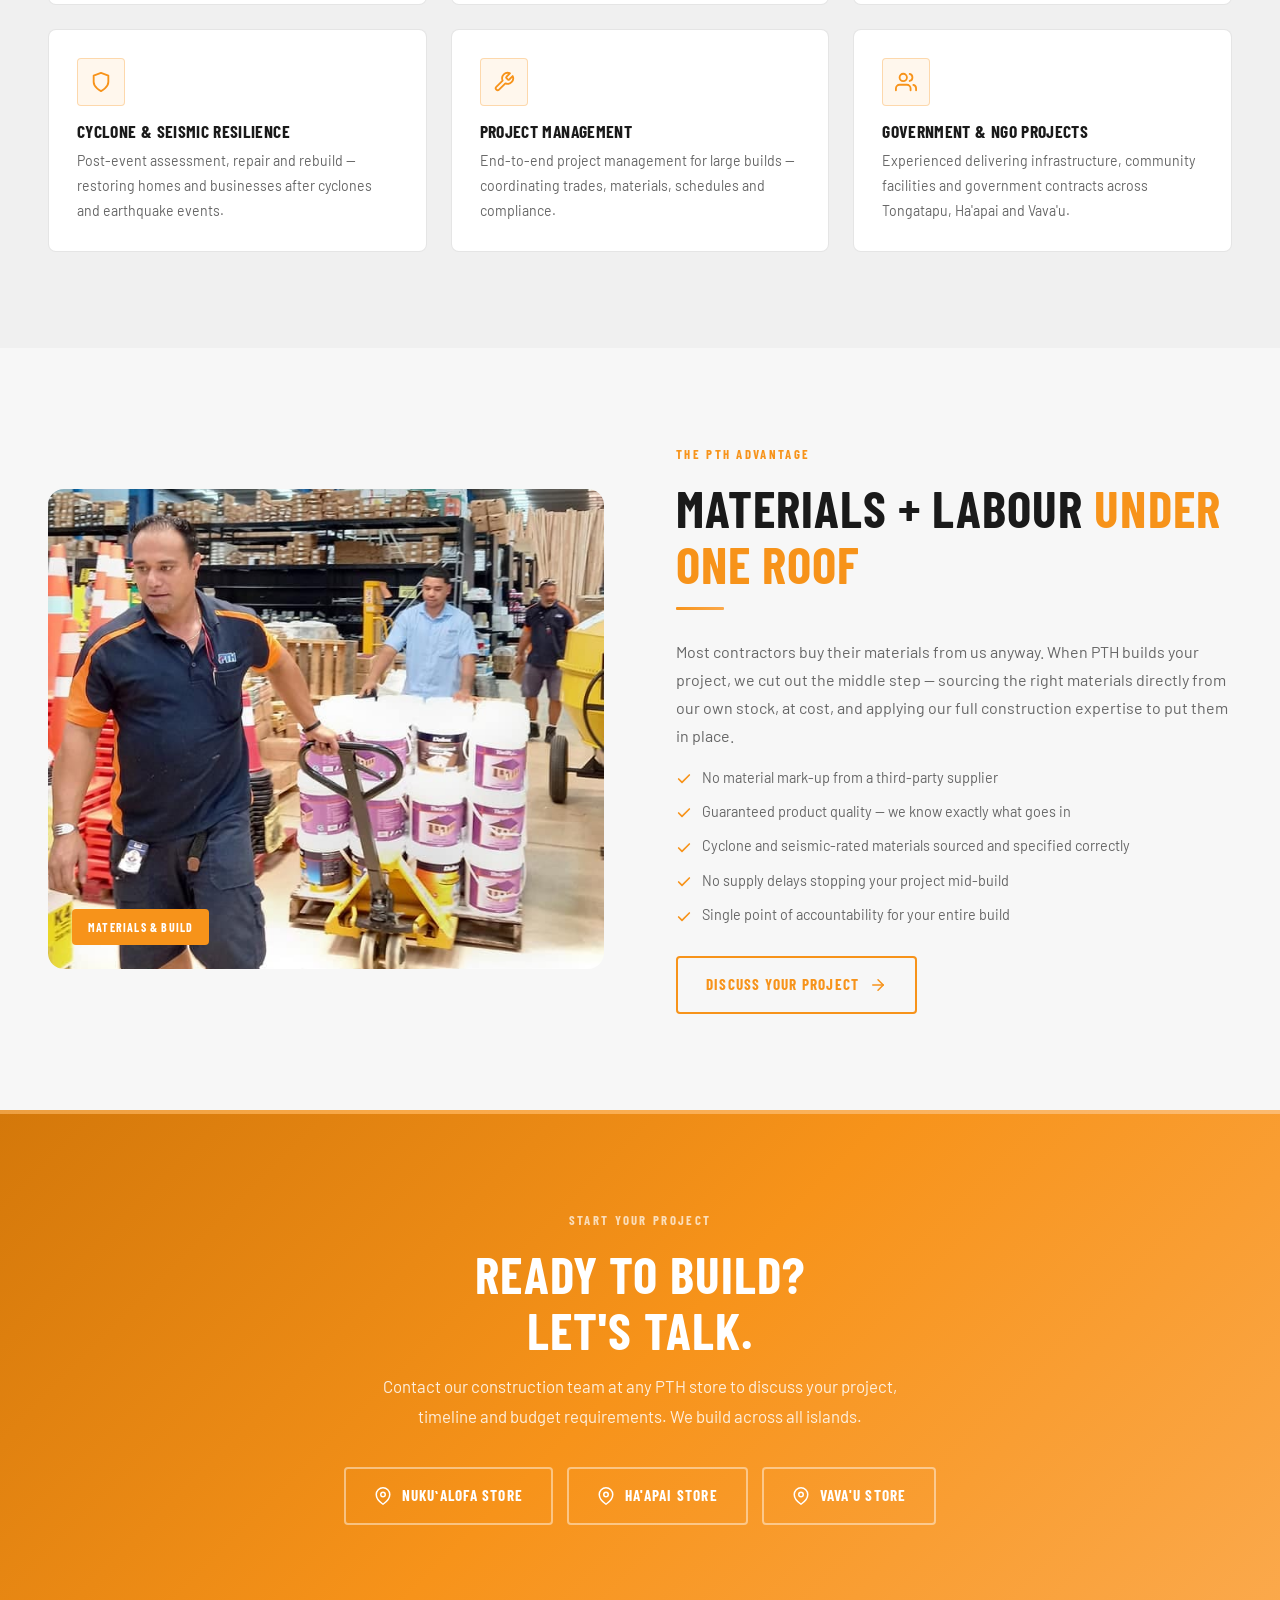
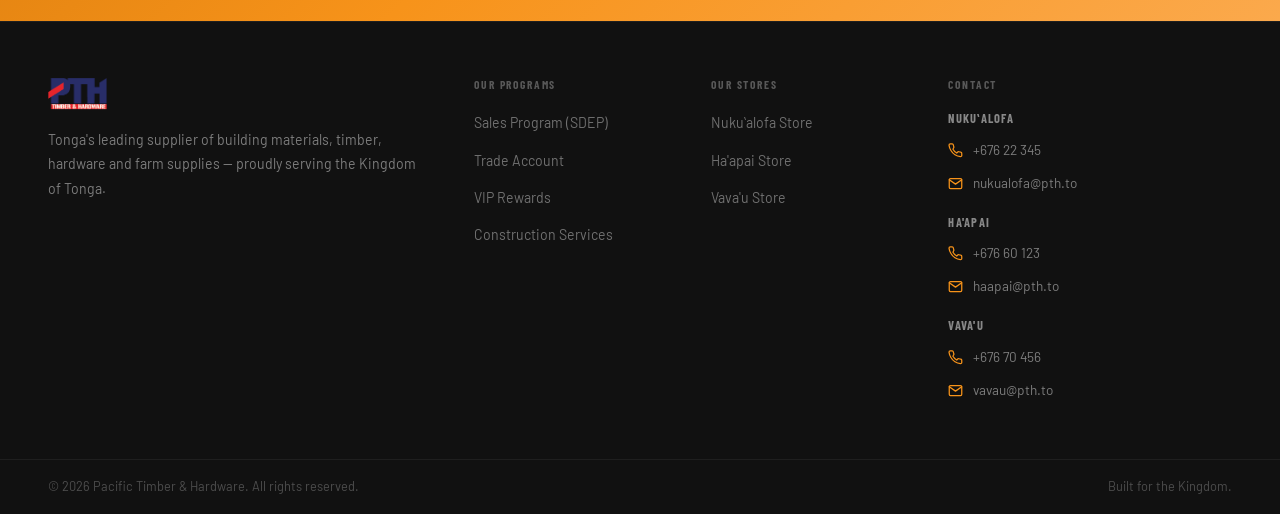
==== commit 3f53bb17: "Convert PTH to light theme with orange-only brand colour - Full CSS rewrite: white/light grey backgr" ====
--- a/construction.html
+++ b/construction.html
@@ -18,7 +18,7 @@
       #navMenu{
         position:fixed!important;top:0!important;left:0!important;right:0!important;bottom:0!important;
         width:100vw!important;height:100vh!important;min-height:100vh!important;
-        background:#04041e!important;backdrop-filter:none!important;-webkit-backdrop-filter:none!important;
+        background:#ffffff!important;backdrop-filter:none!important;-webkit-backdrop-filter:none!important;
         flex-direction:column!important;align-items:center!important;justify-content:flex-start!important;
         padding:96px 28px 40px!important;gap:4px!important;z-index:9999!important;
         opacity:0!important;transform:translateX(100%)!important;pointer-events:none!important;
--- a/css/style.css
+++ b/css/style.css
@@ -1,31 +1,31 @@
 /* ============================================
-   TRADE & FARM — Premium Dark Theme
+   PTH — Premium Light Theme
    ============================================ */
 
 :root {
-  --primary:         #0170b9;
-  --primary-dark:    #010066;
-  --primary-light:   #2590d4;
-  --primary-glow:    rgba(1,112,185,0.30);
+  --primary:         #f7931a;
+  --primary-dark:    #d4780a;
+  --primary-light:   #fba94c;
+  --primary-glow:    rgba(247,147,26,0.25);
   --accent:          #f7931a;
-  --accent-glow:     rgba(247,147,26,0.25);
-
-  --text-dark:       #f0f0f0;
-  --text-mid:        #999;
-  --text-light:      #555;
-
-  --bg-body:         #0d0d0d;
-  --bg-card:         #181818;
-  --bg-section:      #111111;
-  --bg-elevated:     #1e1e1e;
-  --border:          rgba(255,255,255,0.08);
-  --border-red:      rgba(1,112,185,0.3);
-
-  --shadow-xs:       0 1px 4px rgba(0,0,0,0.5);
-  --shadow-sm:       0 2px 12px rgba(0,0,0,0.5);
-  --shadow:          0 8px 32px rgba(0,0,0,0.6);
-  --shadow-lg:       0 20px 60px rgba(0,0,0,0.7);
-  --shadow-red:      0 8px 32px rgba(1,112,185,0.25);
+  --accent-glow:     rgba(247,147,26,0.20);
+
+  --text-dark:       #1a1a1a;
+  --text-mid:        #666;
+  --text-light:      #999;
+
+  --bg-body:         #f7f7f7;
+  --bg-card:         #ffffff;
+  --bg-section:      #f0f0f0;
+  --bg-elevated:     #e8e8e8;
+  --border:          rgba(0,0,0,0.10);
+  --border-red:      rgba(247,147,26,0.30);
+
+  --shadow-xs:       0 1px 4px rgba(0,0,0,0.08);
+  --shadow-sm:       0 2px 12px rgba(0,0,0,0.10);
+  --shadow:          0 8px 32px rgba(0,0,0,0.12);
+  --shadow-lg:       0 20px 60px rgba(0,0,0,0.18);
+  --shadow-red:      0 8px 32px rgba(247,147,26,0.25);
 
   --radius-sm:       4px;
   --radius:          8px;
@@ -62,8 +62,8 @@
 .section-alt { background:var(--bg-section); }
 .container { max-width:var(--max-width); margin:0 auto; padding:0 28px; }
 .eyebrow { font-family:var(--font-display); font-size:0.8rem; font-weight:700; letter-spacing:0.18em; text-transform:uppercase; color:var(--primary); display:block; margin-bottom:14px; }
-.divider { width:48px; height:3px; background:linear-gradient(to right,var(--primary),var(--accent)); margin:14px auto 28px; border-radius:1px; }
-.divider-left { width:48px; height:3px; background:linear-gradient(to right,var(--primary),var(--accent)); margin:14px 0 28px; border-radius:1px; }
+.divider { width:48px; height:3px; background:linear-gradient(to right,var(--primary),var(--primary-light)); margin:14px auto 28px; border-radius:1px; }
+.divider-left { width:48px; height:3px; background:linear-gradient(to right,var(--primary),var(--primary-light)); margin:14px 0 28px; border-radius:1px; }
 .section-header { text-align:center; max-width:700px; margin:0 auto 64px; }
 .section-header p { font-size:1.05rem; }
 
@@ -79,8 +79,8 @@
 .split-img-badge { position:absolute; bottom:24px; left:24px; background:var(--accent); color:#fff; font-family:var(--font-display); font-size:0.75rem; font-weight:700; letter-spacing:0.1em; text-transform:uppercase; padding:8px 16px; border-radius:var(--radius-sm); }
 .split-text h2 { margin-bottom:10px; }
 
-.breadcrumb { display:flex; align-items:center; gap:8px; font-size:0.82rem; color:rgba(255,255,255,0.4); margin-bottom:16px; }
-.breadcrumb a { color:rgba(255,255,255,0.4); }
+.breadcrumb { display:flex; align-items:center; gap:8px; font-size:0.82rem; color:rgba(255,255,255,0.45); margin-bottom:16px; }
+.breadcrumb a { color:rgba(255,255,255,0.45); }
 .breadcrumb a:hover { color:#fff; }
 .breadcrumb-sep { opacity:0.3; }
 
@@ -89,7 +89,7 @@
    ============================================ */
 .scroll-progress {
   position:fixed; top:0; left:0; height:3px; z-index:10001;
-  background:linear-gradient(to right,var(--primary),var(--accent)); width:0%; pointer-events:none;
+  background:linear-gradient(to right,var(--primary),var(--primary-light)); width:0%; pointer-events:none;
   transition:width 0.1s linear;
 }
 
@@ -98,7 +98,7 @@
    ============================================ */
 .preloader {
   position:fixed; inset:0; z-index:10000;
-  background:#0a0a0a; display:flex; flex-direction:column;
+  background:#ffffff; display:flex; flex-direction:column;
   align-items:center; justify-content:center; gap:28px;
   transition:opacity 0.5s ease, visibility 0.5s ease;
 }
@@ -111,9 +111,9 @@
   animation:preloaderPulse 1.2s ease-in-out infinite alternate;
 }
 @keyframes preloaderPulse { to { box-shadow:0 0 40px var(--primary-glow); transform:scale(1.05); } }
-.preloader-text strong { display:block; font-family:var(--font-display); font-size:1.6rem; font-weight:800; text-transform:uppercase; letter-spacing:0.06em; color:#fff; }
+.preloader-text strong { display:block; font-family:var(--font-display); font-size:1.6rem; font-weight:800; text-transform:uppercase; letter-spacing:0.06em; color:var(--text-dark); }
 .preloader-text span   { font-size:0.7rem; color:var(--text-mid); letter-spacing:0.14em; text-transform:uppercase; }
-.preloader-track { width:180px; height:2px; background:rgba(255,255,255,0.08); border-radius:2px; overflow:hidden; }
+.preloader-track { width:180px; height:2px; background:rgba(0,0,0,0.10); border-radius:2px; overflow:hidden; }
 .preloader-fill { height:100%; background:var(--primary); animation:preloaderFill 1.4s ease-in-out forwards; }
 @keyframes preloaderFill { from{width:0%} to{width:100%} }
 
@@ -122,32 +122,33 @@
    ============================================ */
 .navbar {
   position:fixed; top:0; left:0; right:0; height:var(--nav-height);
-  background:rgba(4,4,30,0.92); backdrop-filter:blur(20px); -webkit-backdrop-filter:blur(20px);
+  background:rgba(255,255,255,0.95); backdrop-filter:blur(20px); -webkit-backdrop-filter:blur(20px);
   border-bottom:1px solid var(--border); z-index:1000; transition:var(--transition);
-}
-.navbar.scrolled { background:rgba(4,4,30,0.98); border-bottom-color:var(--border-red); }
+  box-shadow:var(--shadow-xs);
+}
+.navbar.scrolled { background:rgba(255,255,255,0.99); border-bottom-color:var(--border-red); }
 .nav-inner { display:flex; align-items:center; justify-content:space-between; height:100%; }
 .nav-logo { display:flex; align-items:center; gap:12px; text-decoration:none; }
-.nav-logo-img { height:36px; width:auto; object-fit:contain; filter:brightness(0) invert(1); }
-.nav-logo-text strong { display:block; font-family:var(--font-display); font-size:1.3rem; font-weight:800; text-transform:uppercase; letter-spacing:0.06em; color:#fff; line-height:1.1; }
+.nav-logo-img { height:36px; width:auto; object-fit:contain; }
+.nav-logo-text strong { display:block; font-family:var(--font-display); font-size:1.3rem; font-weight:800; text-transform:uppercase; letter-spacing:0.06em; color:var(--text-dark); line-height:1.1; }
 .nav-logo-text span   { font-size:0.6rem; color:var(--text-mid); letter-spacing:0.14em; text-transform:uppercase; }
 .nav-menu { display:flex; align-items:center; gap:0; list-style:none; }
-.nav-menu a { padding:8px 14px; font-family:var(--font-display); font-size:0.9rem; font-weight:600; letter-spacing:0.08em; text-transform:uppercase; color:rgba(255,255,255,0.65); text-decoration:none; transition:var(--transition-fast); position:relative; }
+.nav-menu a { padding:8px 14px; font-family:var(--font-display); font-size:0.9rem; font-weight:600; letter-spacing:0.08em; text-transform:uppercase; color:rgba(26,26,26,0.60); text-decoration:none; transition:var(--transition-fast); position:relative; }
 .nav-menu a::after { content:''; position:absolute; bottom:4px; left:14px; right:14px; height:2px; background:var(--primary); transform:scaleX(0); transition:transform 0.22s ease; }
-.nav-menu a:hover, .nav-menu a.active { color:#fff; }
+.nav-menu a:hover, .nav-menu a.active { color:var(--text-dark); }
 .nav-menu a:hover::after, .nav-menu a.active::after { transform:scaleX(1); }
 .nav-cta { background:var(--primary) !important; color:#fff !important; border-radius:var(--radius-sm) !important; padding:8px 20px !important; }
 .nav-cta::after { display:none !important; }
-.nav-cta:hover { background:var(--primary-dark) !important; }
-.nav-toggle { display:none; background:none; border:1px solid var(--border); cursor:pointer; color:#fff; width:42px; height:42px; align-items:center; justify-content:center; border-radius:var(--radius-sm); }
-.nav-toggle:hover { border-color:var(--primary); background:rgba(1,112,185,0.1); }
+.nav-cta:hover { background:var(--primary-dark) !important; color:#fff !important; }
+.nav-toggle { display:none; background:none; border:1px solid var(--border); cursor:pointer; color:var(--text-dark); width:42px; height:42px; align-items:center; justify-content:center; border-radius:var(--radius-sm); }
+.nav-toggle:hover { border-color:var(--primary); background:rgba(247,147,26,0.08); }
 
 /* Mobile nav */
 @media(max-width:960px) {
   .nav-menu {
     display:flex; position:fixed; top:0; left:0; right:0; bottom:0;
     width:100vw; height:100vh; min-height:100vh;
-    background:#0a0a0a; backdrop-filter:none; -webkit-backdrop-filter:none;
+    background:#ffffff; backdrop-filter:none; -webkit-backdrop-filter:none;
     flex-direction:column; align-items:center; justify-content:flex-start;
     gap:4px; padding:96px 28px 40px; overflow-y:auto; z-index:9999;
     opacity:0; transform:translateX(100%); pointer-events:none;
@@ -155,10 +156,10 @@
   }
   .nav-menu.open { opacity:1; transform:translateX(0); pointer-events:all; }
   .nav-menu li { width:100%; }
-  .nav-menu a { font-size:1.4rem; padding:14px 24px; width:100%; text-align:center; display:block; border-radius:var(--radius-sm); color:rgba(255,255,255,0.7); }
+  .nav-menu a { font-size:1.4rem; padding:14px 24px; width:100%; text-align:center; display:block; border-radius:var(--radius-sm); color:rgba(26,26,26,0.65); }
   .nav-menu a::after { display:none; }
-  .nav-menu a:hover, .nav-menu a.active { color:#fff; background:rgba(1,112,185,0.12); }
-  .nav-cta { background:var(--primary) !important; margin-top:12px !important; }
+  .nav-menu a:hover, .nav-menu a.active { color:var(--text-dark); background:rgba(247,147,26,0.10); }
+  .nav-cta { background:var(--primary) !important; color:#fff !important; margin-top:12px !important; }
   .nav-toggle { display:flex; z-index:10000; position:relative; }
 }
 
@@ -167,12 +168,12 @@
    ============================================ */
 .hero {
   position:relative; min-height:100vh; display:flex; align-items:center;
-  overflow:hidden; background:#0a0a0a;
+  overflow:hidden; background:#111111;
   padding:calc(var(--nav-height) + 80px) 0 80px;
 }
 .hero-photo {
   position:absolute; inset:0; z-index:0;
-  background-color:#0a0a0a;
+  background-color:#111111;
   background-size:cover;
   background-position:center center;
   background-repeat:no-repeat;
@@ -181,7 +182,7 @@
 @keyframes kenBurns { 0%{transform:scale(1) translateX(0)} 100%{transform:scale(1.1) translateX(-15px)} }
 .hero-overlay {
   position:absolute; inset:0; z-index:1;
-  background:linear-gradient(105deg,rgba(4,4,30,0.93) 0%,rgba(4,4,30,0.78) 55%,rgba(1,112,185,0.15) 100%);
+  background:linear-gradient(105deg,rgba(0,0,0,0.92) 0%,rgba(0,0,0,0.75) 55%,rgba(247,147,26,0.12) 100%);
 }
 .hero-grid {
   position:absolute; inset:0; z-index:2; pointer-events:none; opacity:0.04;
@@ -191,7 +192,7 @@
 .hero-accent {
   position:absolute; right:-100px; top:50%; transform:translateY(-50%);
   width:500px; height:500px; border-radius:50%;
-  background:radial-gradient(circle,rgba(1,112,185,0.15),transparent 70%);
+  background:radial-gradient(circle,rgba(247,147,26,0.15),transparent 70%);
   z-index:2; pointer-events:none;
 }
 .hero-content { position:relative; z-index:5; max-width:760px; }
@@ -213,28 +214,28 @@
 /* Page hero (subpages) */
 .page-hero {
   position:relative; padding:calc(var(--nav-height) + 56px) 0 56px;
-  background:#0a0a0a; border-bottom:1px solid var(--border); overflow:hidden;
+  background:#1a1a1a; border-bottom:1px solid var(--border); overflow:hidden;
 }
 .page-hero-bg {
   position:absolute; inset:0; z-index:0;
   background-image:linear-gradient(rgba(255,255,255,0.03) 1px,transparent 1px),linear-gradient(90deg,rgba(255,255,255,0.03) 1px,transparent 1px);
   background-size:60px 60px;
 }
-.page-hero-overlay { position:absolute; inset:0; z-index:1; background:linear-gradient(105deg,rgba(4,4,30,0.0) 0%,rgba(1,112,185,0.06) 100%); }
+.page-hero-overlay { position:absolute; inset:0; z-index:1; background:linear-gradient(105deg,rgba(0,0,0,0.0) 0%,rgba(247,147,26,0.06) 100%); }
 .page-hero-accent { position:absolute; right:0; top:0; bottom:0; width:4px; background:var(--primary); z-index:3; }
 .page-hero .container { position:relative; z-index:2; }
 .page-hero h1 { color:#fff; margin-bottom:10px; }
 .page-hero h1 span { color:var(--accent); }
-.page-hero p { color:var(--text-mid); font-size:1.05rem; max-width:600px; }
+.page-hero p { color:rgba(255,255,255,0.65); font-size:1.05rem; max-width:600px; }
 
 /* ============================================
    MARQUEE
    ============================================ */
-.marquee-section { background:linear-gradient(to right,var(--primary-dark),var(--primary) 40%,#a05010); padding:14px 0; overflow:hidden; }
+.marquee-section { background:linear-gradient(to right,var(--primary-dark),var(--primary) 40%,#fba94c); padding:14px 0; overflow:hidden; }
 .marquee-track { display:flex; white-space:nowrap; animation:marquee 35s linear infinite; }
 .marquee-track:hover { animation-play-state:paused; }
 .marquee-item { display:inline-flex; align-items:center; gap:18px; padding:0 20px; font-family:var(--font-display); font-size:0.78rem; font-weight:700; letter-spacing:0.16em; text-transform:uppercase; color:rgba(255,255,255,0.9); flex-shrink:0; }
-.marquee-dot { width:4px; height:4px; border-radius:50%; background:var(--accent); }
+.marquee-dot { width:4px; height:4px; border-radius:50%; background:#fff; }
 @keyframes marquee { from{transform:translateX(0)} to{transform:translateX(-50%)} }
 
 /* ============================================
@@ -260,8 +261,8 @@
 }
 .btn-primary { background:var(--primary); color:#fff; border-color:var(--primary); }
 .btn-primary:hover { background:var(--primary-dark); border-color:var(--primary-dark); transform:translateY(-2px); box-shadow:var(--shadow-red); color:#fff; }
-.btn-ghost { background:transparent; color:#fff; border-color:rgba(255,255,255,0.25); }
-.btn-ghost:hover { background:rgba(255,255,255,0.06); border-color:rgba(255,255,255,0.6); transform:translateY(-2px); color:#fff; }
+.btn-ghost { background:transparent; color:var(--text-dark); border-color:rgba(0,0,0,0.22); }
+.btn-ghost:hover { background:rgba(0,0,0,0.06); border-color:rgba(0,0,0,0.50); transform:translateY(-2px); color:var(--text-dark); }
 .btn-outline { background:transparent; color:var(--primary); border-color:var(--primary); }
 .btn-outline:hover { background:var(--primary); color:#fff; transform:translateY(-2px); box-shadow:var(--shadow-red); }
 .btn .icon { width:18px; height:18px; }
@@ -277,9 +278,9 @@
 .service-card::before { content:''; position:absolute; top:0; left:0; right:0; height:3px; background:var(--accent); transform:scaleX(0); transform-origin:left; transition:transform 0.3s ease; }
 .service-card:hover { background:var(--bg-elevated); transform:translateY(-4px); box-shadow:var(--shadow); }
 .service-card:hover::before { transform:scaleX(1); }
-.service-card-icon { width:52px; height:52px; background:rgba(1,112,185,0.12); border:1px solid var(--border-red); border-radius:var(--radius); display:flex; align-items:center; justify-content:center; margin-bottom:20px; }
+.service-card-icon { width:52px; height:52px; background:rgba(247,147,26,0.10); border:1px solid var(--border-red); border-radius:var(--radius); display:flex; align-items:center; justify-content:center; margin-bottom:20px; }
 .service-card-icon .icon { width:24px; height:24px; color:var(--primary); }
-.service-card h3 { color:#fff; margin-bottom:10px; font-size:1.4rem; }
+.service-card h3 { color:var(--text-dark); margin-bottom:10px; font-size:1.4rem; }
 .service-card p { font-size:0.9rem; margin-bottom:16px; }
 .service-card-link { font-family:var(--font-display); font-size:0.78rem; font-weight:700; letter-spacing:0.1em; text-transform:uppercase; color:var(--primary); display:flex; align-items:center; gap:6px; }
 
@@ -291,7 +292,7 @@
 .category-card img { width:100%; height:100%; object-fit:cover; transition:transform 0.5s ease; filter:brightness(0.7); }
 .category-card:hover img { transform:scale(1.06); filter:brightness(0.9); }
 .category-card-overlay { position:absolute; inset:0; background:linear-gradient(to top,rgba(0,0,0,0.85) 0%,transparent 60%); }
-.category-card:hover .category-card-overlay { background:linear-gradient(to top,rgba(1,112,185,0.75) 0%,transparent 60%); }
+.category-card:hover .category-card-overlay { background:linear-gradient(to top,rgba(247,147,26,0.80) 0%,transparent 60%); }
 .category-card-label { position:absolute; bottom:0; left:0; right:0; padding:16px; font-family:var(--font-display); font-size:0.85rem; font-weight:700; letter-spacing:0.1em; text-transform:uppercase; color:#fff; }
 
 /* ============================================
@@ -301,7 +302,7 @@
 .brands-grid { display:flex; flex-wrap:wrap; justify-content:center; align-items:center; gap:8px; }
 .brand-item { padding:14px 20px; background:var(--bg-card); border:1px solid var(--border); border-radius:var(--radius-sm); transition:var(--transition); }
 .brand-item:hover { border-color:var(--primary); background:var(--bg-elevated); }
-.brand-item img { height:28px; width:auto; object-fit:contain; filter:grayscale(1) opacity(0.55); transition:var(--transition-fast); }
+.brand-item img { height:28px; width:auto; object-fit:contain; filter:grayscale(1) opacity(0.50); transition:var(--transition-fast); }
 .brand-item:hover img { filter:grayscale(0) opacity(1); }
 
 /* ============================================
@@ -309,10 +310,10 @@
    ============================================ */
 .stores-grid { display:grid; grid-template-columns:1fr 1fr; gap:2px; background:var(--border); }
 .store-card { background:var(--bg-card); overflow:hidden; position:relative; display:block; text-decoration:none; }
-.store-card-img { width:100%; height:320px; object-fit:cover; display:block; transition:transform 0.5s ease; filter:brightness(0.6); }
-.store-card:hover .store-card-img { transform:scale(1.03); filter:brightness(0.8); }
+.store-card-img { width:100%; height:320px; object-fit:cover; display:block; transition:transform 0.5s ease; filter:brightness(0.75); }
+.store-card:hover .store-card-img { transform:scale(1.03); filter:brightness(0.90); }
 .store-card-body { padding:32px; }
-.store-card-body h3 { color:#fff; margin-bottom:6px; font-size:1.8rem; }
+.store-card-body h3 { color:var(--text-dark); margin-bottom:6px; font-size:1.8rem; }
 .store-card-body .eyebrow { margin-bottom:10px; }
 .store-card-detail { display:flex; align-items:flex-start; gap:10px; margin-bottom:8px; }
 .store-card-detail .icon { width:16px; height:16px; color:var(--primary); flex-shrink:0; margin-top:3px; }
@@ -325,9 +326,10 @@
    ============================================ */
 .why-grid { display:grid; grid-template-columns:repeat(3,1fr); gap:2px; background:var(--border); }
 .why-card { background:var(--bg-section); padding:36px 28px; border-left:3px solid transparent; transition:var(--transition); }
+.why-card:last-child:nth-child(3n+1) { grid-column:1 / -1; }
 .why-card:hover { background:var(--bg-elevated); border-left-color:var(--accent); }
-.why-card-num { font-family:var(--font-display); font-size:3.5rem; font-weight:800; color:rgba(247,147,26,0.25); line-height:1; margin-bottom:12px; }
-.why-card h4 { font-size:1.1rem; margin-bottom:10px; color:#fff; }
+.why-card-num { font-family:var(--font-display); font-size:3.5rem; font-weight:800; color:rgba(247,147,26,0.22); line-height:1; margin-bottom:12px; }
+.why-card h4 { font-size:1.1rem; margin-bottom:10px; color:var(--text-dark); }
 .why-card p { font-size:0.88rem; margin-bottom:0; }
 
 /* ============================================
@@ -335,9 +337,9 @@
    ============================================ */
 .feature-card { background:var(--bg-card); border:1px solid var(--border); border-radius:var(--radius); padding:28px; transition:var(--transition); }
 .feature-card:hover { border-color:var(--border-red); transform:translateY(-4px); box-shadow:var(--shadow); }
-.feature-icon { width:48px; height:48px; background:rgba(1,112,185,0.1); border:1px solid var(--border-red); border-radius:var(--radius-sm); display:flex; align-items:center; justify-content:center; margin-bottom:16px; }
+.feature-icon { width:48px; height:48px; background:rgba(247,147,26,0.08); border:1px solid var(--border-red); border-radius:var(--radius-sm); display:flex; align-items:center; justify-content:center; margin-bottom:16px; }
 .feature-icon .icon { width:22px; height:22px; color:var(--primary); }
-.feature-card h4 { font-size:1.1rem; color:#fff; margin-bottom:8px; }
+.feature-card h4 { font-size:1.1rem; color:var(--text-dark); margin-bottom:8px; }
 .feature-card p { font-size:0.88rem; margin-bottom:0; }
 
 /* ============================================
@@ -347,7 +349,7 @@
 .contact-card { background:var(--bg-card); border:1px solid var(--border); border-radius:var(--radius); padding:40px; }
 .contact-info-item { display:flex; align-items:flex-start; gap:14px; padding:14px 0; border-bottom:1px solid var(--border); }
 .contact-info-item:last-child { border-bottom:none; }
-.contact-info-icon { width:38px; height:38px; background:rgba(1,112,185,0.1); border:1px solid var(--border-red); border-radius:var(--radius-sm); display:flex; align-items:center; justify-content:center; flex-shrink:0; }
+.contact-info-icon { width:38px; height:38px; background:rgba(247,147,26,0.08); border:1px solid var(--border-red); border-radius:var(--radius-sm); display:flex; align-items:center; justify-content:center; flex-shrink:0; }
 .contact-info-icon .icon { width:16px; height:16px; color:var(--primary); }
 .contact-info-text strong { display:block; font-size:0.82rem; font-weight:700; margin-bottom:2px; color:var(--text-dark); font-family:var(--font-display); letter-spacing:0.06em; text-transform:uppercase; }
 .contact-info-text span, .contact-info-text a { font-size:0.9rem; color:var(--text-mid); }
@@ -369,24 +371,24 @@
    ============================================ */
 .cta-section {
   position:relative; padding:96px 0; text-align:center; overflow:hidden;
-  background:linear-gradient(135deg,var(--primary-dark) 0%,var(--primary) 50%,#b85e00 100%); border-top:4px solid var(--accent);
+  background:linear-gradient(135deg,var(--primary-dark) 0%,var(--primary) 50%,var(--primary-light) 100%); border-top:4px solid rgba(255,255,255,0.2);
 }
 .cta-section::before { display:none; }
 .cta-section .container { position:relative; z-index:1; }
 .cta-section h2 { color:#fff; margin-bottom:14px; }
-.cta-section p  { color:rgba(255,255,255,0.8); font-size:1.05rem; max-width:520px; margin:0 auto 36px; }
+.cta-section p  { color:rgba(255,255,255,0.85); font-size:1.05rem; max-width:520px; margin:0 auto 36px; }
 .cta-actions { display:flex; gap:14px; justify-content:center; flex-wrap:wrap; }
-.cta-section .btn-ghost { border-color:rgba(255,255,255,0.4); color:#fff; }
-.cta-section .btn-ghost:hover { background:rgba(255,255,255,0.12); border-color:#fff; }
+.cta-section .btn-ghost { border-color:rgba(255,255,255,0.45); color:#fff; }
+.cta-section .btn-ghost:hover { background:rgba(255,255,255,0.14); border-color:#fff; color:#fff; }
 
 /* ============================================
    FOOTER
    ============================================ */
-.footer { background:#080808; border-top:1px solid var(--border); }
+.footer { background:#111111; border-top:1px solid rgba(255,255,255,0.06); }
 .footer-top { padding:56px 0 48px; }
 .footer-grid { display:grid; grid-template-columns:2fr 1fr 1fr 1.5fr; gap:48px; }
-.footer-brand p { font-size:0.88rem; line-height:1.75; margin-bottom:16px; }
-.footer-logo { height:32px; width:auto; filter:brightness(0) invert(0.8); margin-bottom:18px; }
+.footer-brand p { font-size:0.88rem; line-height:1.75; margin-bottom:16px; color:rgba(255,255,255,0.45); }
+.footer-logo { height:32px; width:auto; margin-bottom:18px; }
 .footer h5 { font-family:var(--font-display); font-size:0.72rem; font-weight:700; letter-spacing:0.16em; text-transform:uppercase; color:rgba(255,255,255,0.3); margin-bottom:18px; }
 .footer-links { list-style:none; display:flex; flex-direction:column; gap:10px; }
 .footer-links a { font-size:0.88rem; color:rgba(255,255,255,0.4); transition:var(--transition-fast); }
@@ -398,10 +400,10 @@
 .footer-store-title { font-family:var(--font-display); font-size:0.78rem; font-weight:700; letter-spacing:0.1em; text-transform:uppercase; color:rgba(255,255,255,0.5); margin:18px 0 8px; }
 .footer-store-title:first-child { margin-top:0; }
 .footer-social { display:flex; gap:8px; margin-top:16px; }
-.social-btn { width:36px; height:36px; background:rgba(255,255,255,0.06); border:1px solid var(--border); border-radius:var(--radius-sm); display:flex; align-items:center; justify-content:center; color:rgba(255,255,255,0.5); transition:var(--transition-fast); }
-.social-btn:hover { background:rgba(1,112,185,0.15); border-color:var(--primary); color:var(--primary); }
+.social-btn { width:36px; height:36px; background:rgba(255,255,255,0.06); border:1px solid rgba(255,255,255,0.08); border-radius:var(--radius-sm); display:flex; align-items:center; justify-content:center; color:rgba(255,255,255,0.5); transition:var(--transition-fast); }
+.social-btn:hover { background:rgba(247,147,26,0.15); border-color:var(--primary); color:var(--primary); }
 .social-btn .icon { width:16px; height:16px; }
-.footer-bottom { border-top:1px solid var(--border); padding:16px 0; }
+.footer-bottom { border-top:1px solid rgba(255,255,255,0.06); padding:16px 0; }
 .footer-bottom .container { display:flex; justify-content:space-between; align-items:center; flex-wrap:wrap; gap:8px; }
 .footer-bottom span { font-size:0.8rem; color:rgba(255,255,255,0.25); }
 .footer-bottom a { font-size:0.8rem; color:rgba(255,255,255,0.25); }
@@ -422,7 +424,7 @@
 .back-to-top.visible { opacity:1; transform:translateY(0); pointer-events:all; }
 .back-to-top:hover { background:var(--primary-dark); transform:translateY(-2px); }
 .dot-nav { position:fixed; right:20px; top:50%; transform:translateY(-50%); z-index:100; display:flex; flex-direction:column; gap:10px; }
-.dot-nav-dot { width:6px; height:6px; border-radius:1px; background:rgba(255,255,255,0.15); border:none; cursor:pointer; padding:0; transition:var(--transition-fast); position:relative; }
+.dot-nav-dot { width:6px; height:6px; border-radius:1px; background:rgba(0,0,0,0.18); border:none; cursor:pointer; padding:0; transition:var(--transition-fast); position:relative; }
 .dot-nav-dot.active { background:var(--primary); height:20px; }
 @media(max-width:960px){ .dot-nav { display:none; } }
 
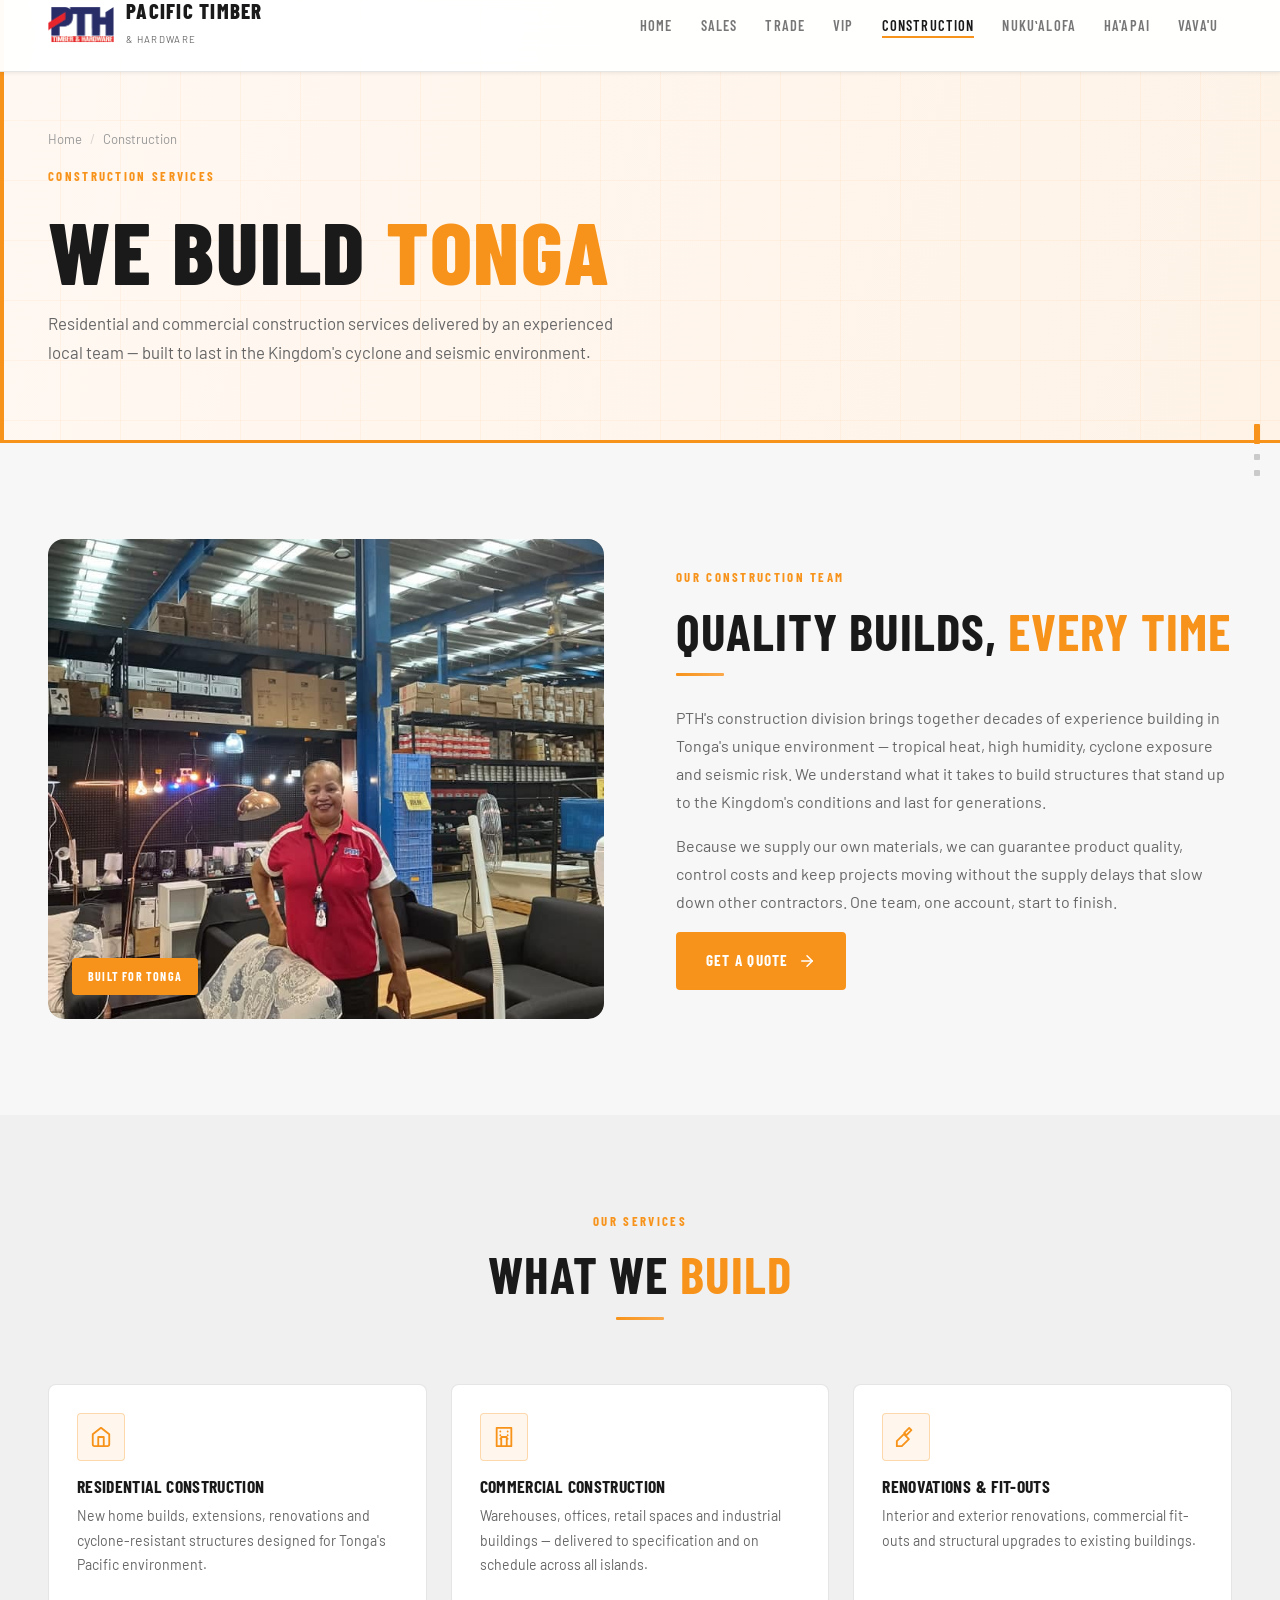
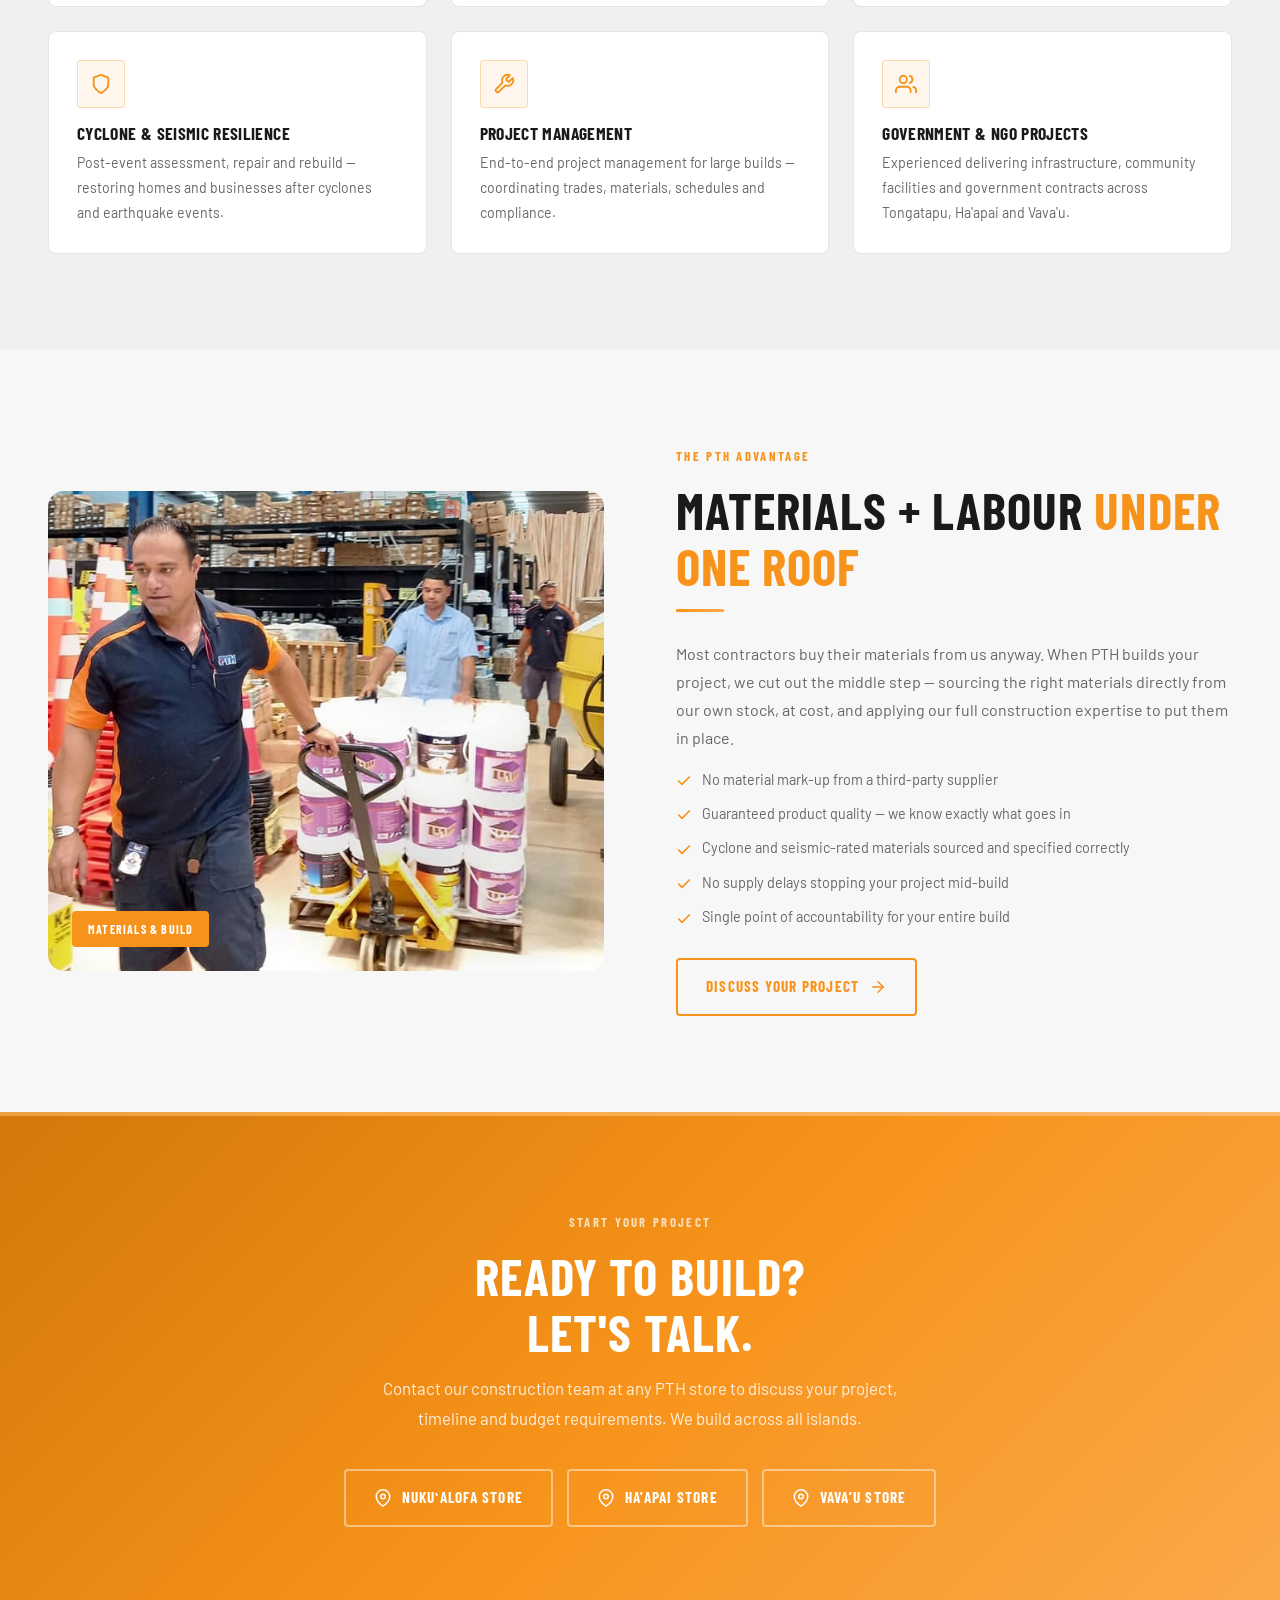
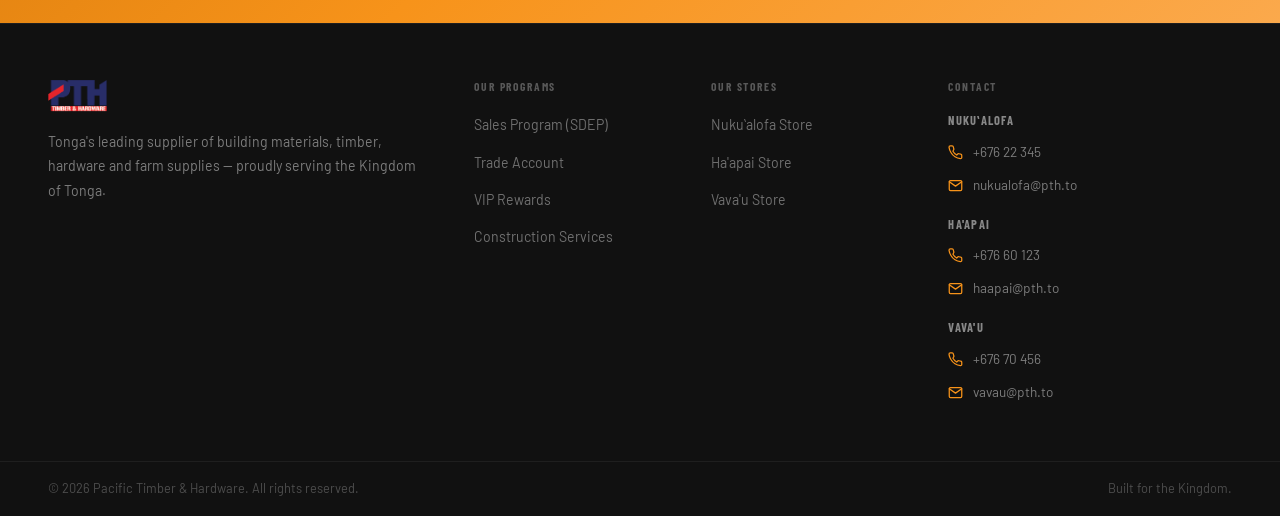
==== commit a2d20804: "Fix back-to-top button: add arrow-up icon Added arrow-up SVG to icons.js, updated all 8 pages to use" ====
--- a/construction.html
+++ b/construction.html
@@ -34,7 +34,7 @@
 
 <div class="preloader">
   <div class="preloader-logo">
-    <img src="images/logo-thumb.png" alt="Pacific Timber &amp; Hardware" style="width:56px;height:56px;object-fit:contain;filter:brightness(0) invert(1)">
+    <img src="images/logo-thumb.png" alt="Pacific Timber &amp; Hardware" style="width:56px;height:56px;object-fit:contain">
     <div class="preloader-text"><strong>Pacific Timber</strong><span>&amp; Hardware</span></div>
   </div>
   <div class="preloader-track"><div class="preloader-fill"></div></div>
@@ -230,8 +230,8 @@
   </div>
 </footer>
 
-<button class="back-to-top" aria-label="Back to top"><span data-icon="arrow-left" class="icon" style="transform:rotate(90deg)"></span></button>
-<script src="js/icons.js?v=2"></script>
+<button class="back-to-top" aria-label="Back to top"><span data-icon="arrow-up" class="icon"></span></button>
+<script src="js/icons.js?v=3"></script>
 <script src="js/main.js?v=1"></script>
 </body>
 </html>
--- a/css/style.css
+++ b/css/style.css
@@ -79,10 +79,10 @@
 .split-img-badge { position:absolute; bottom:24px; left:24px; background:var(--accent); color:#fff; font-family:var(--font-display); font-size:0.75rem; font-weight:700; letter-spacing:0.1em; text-transform:uppercase; padding:8px 16px; border-radius:var(--radius-sm); }
 .split-text h2 { margin-bottom:10px; }
 
-.breadcrumb { display:flex; align-items:center; gap:8px; font-size:0.82rem; color:rgba(255,255,255,0.45); margin-bottom:16px; }
-.breadcrumb a { color:rgba(255,255,255,0.45); }
-.breadcrumb a:hover { color:#fff; }
-.breadcrumb-sep { opacity:0.3; }
+.breadcrumb { display:flex; align-items:center; gap:8px; font-size:0.82rem; color:var(--text-light); margin-bottom:16px; }
+.breadcrumb a { color:var(--text-light); }
+.breadcrumb a:hover { color:var(--primary); }
+.breadcrumb-sep { opacity:0.4; }
 
 /* ============================================
    SCROLL PROGRESS
@@ -214,19 +214,19 @@
 /* Page hero (subpages) */
 .page-hero {
   position:relative; padding:calc(var(--nav-height) + 56px) 0 56px;
-  background:#1a1a1a; border-bottom:1px solid var(--border); overflow:hidden;
+  background:#fff8f2; border-bottom:3px solid var(--primary); overflow:hidden;
 }
 .page-hero-bg {
   position:absolute; inset:0; z-index:0;
-  background-image:linear-gradient(rgba(255,255,255,0.03) 1px,transparent 1px),linear-gradient(90deg,rgba(255,255,255,0.03) 1px,transparent 1px);
+  background-image:linear-gradient(rgba(247,147,26,0.06) 1px,transparent 1px),linear-gradient(90deg,rgba(247,147,26,0.06) 1px,transparent 1px);
   background-size:60px 60px;
 }
-.page-hero-overlay { position:absolute; inset:0; z-index:1; background:linear-gradient(105deg,rgba(0,0,0,0.0) 0%,rgba(247,147,26,0.06) 100%); }
-.page-hero-accent { position:absolute; right:0; top:0; bottom:0; width:4px; background:var(--primary); z-index:3; }
+.page-hero-overlay { position:absolute; inset:0; z-index:1; background:linear-gradient(105deg,rgba(255,255,255,0.0) 0%,rgba(247,147,26,0.05) 100%); }
+.page-hero-accent { position:absolute; left:0; top:0; bottom:0; width:4px; background:var(--primary); z-index:3; }
 .page-hero .container { position:relative; z-index:2; }
-.page-hero h1 { color:#fff; margin-bottom:10px; }
-.page-hero h1 span { color:var(--accent); }
-.page-hero p { color:rgba(255,255,255,0.65); font-size:1.05rem; max-width:600px; }
+.page-hero h1 { color:var(--text-dark); margin-bottom:10px; }
+.page-hero h1 span { color:var(--primary); }
+.page-hero p { color:var(--text-mid); font-size:1.05rem; max-width:600px; }
 
 /* ============================================
    MARQUEE
